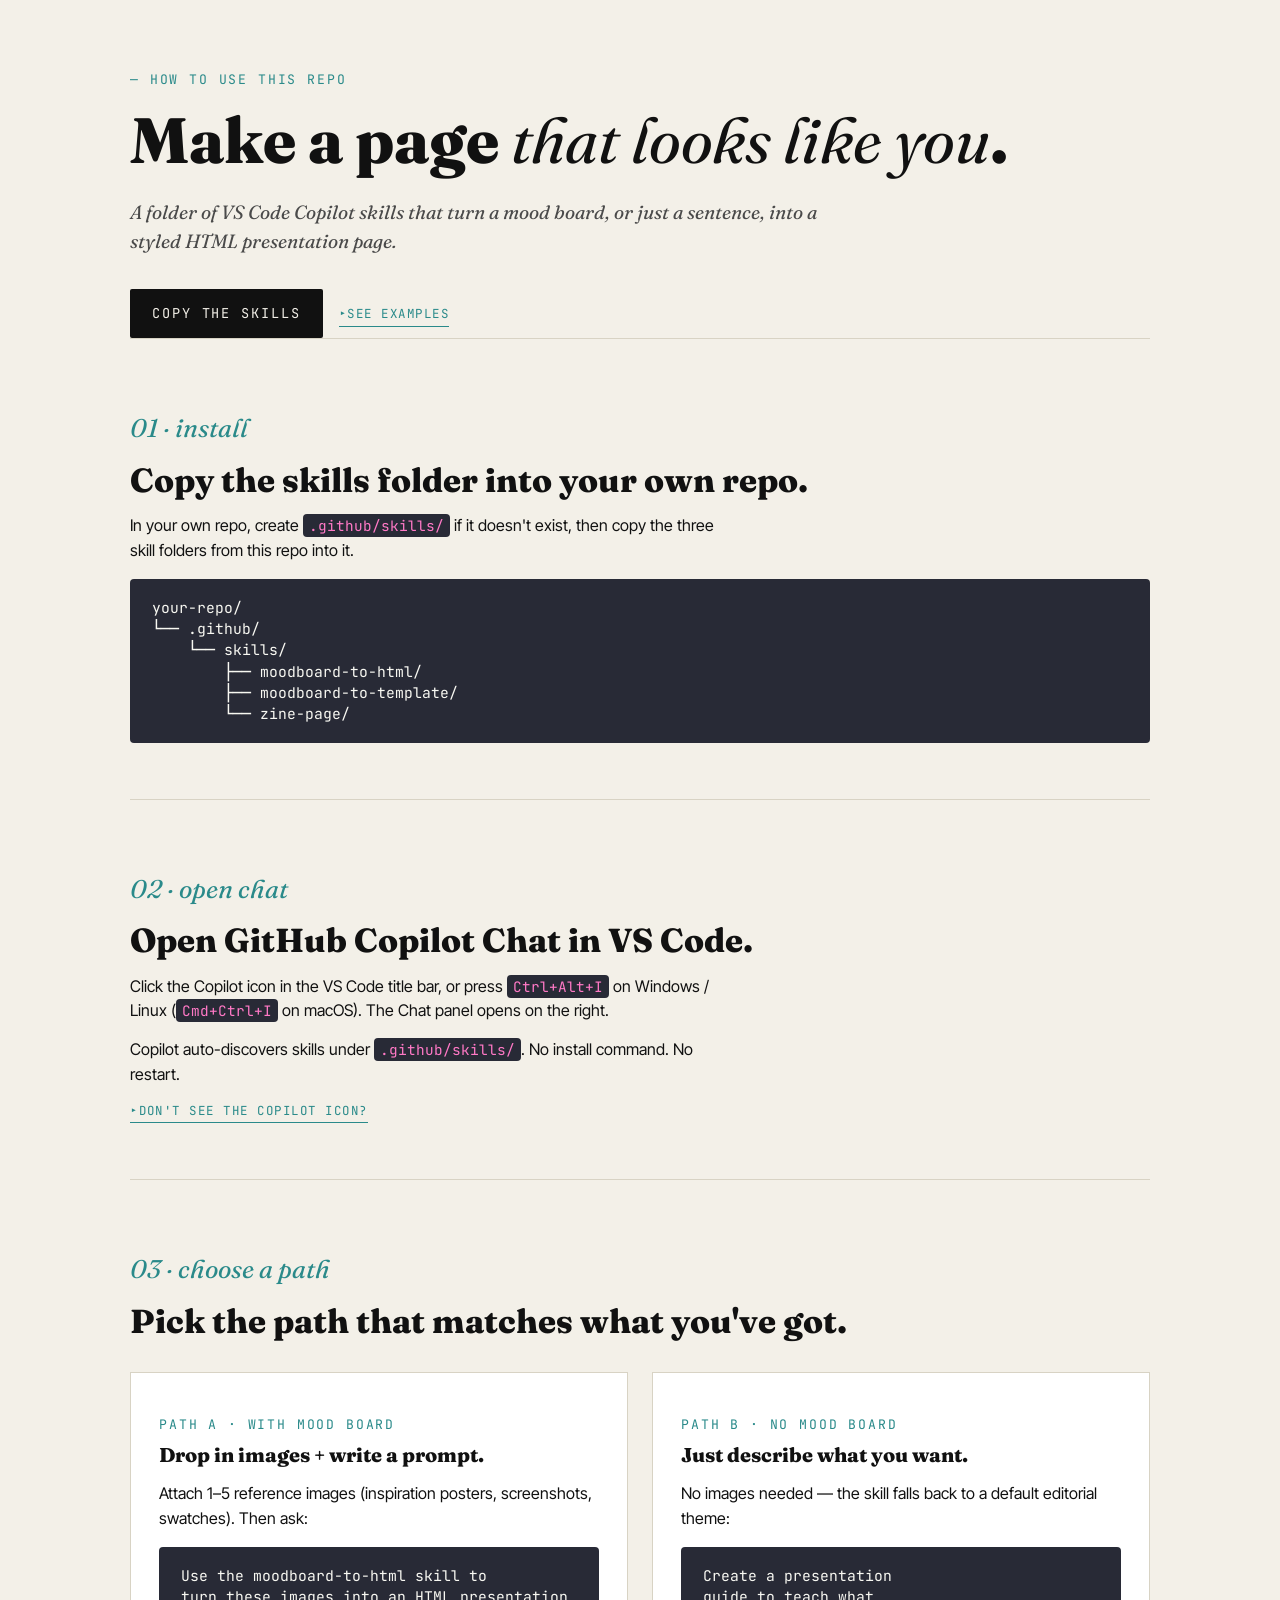
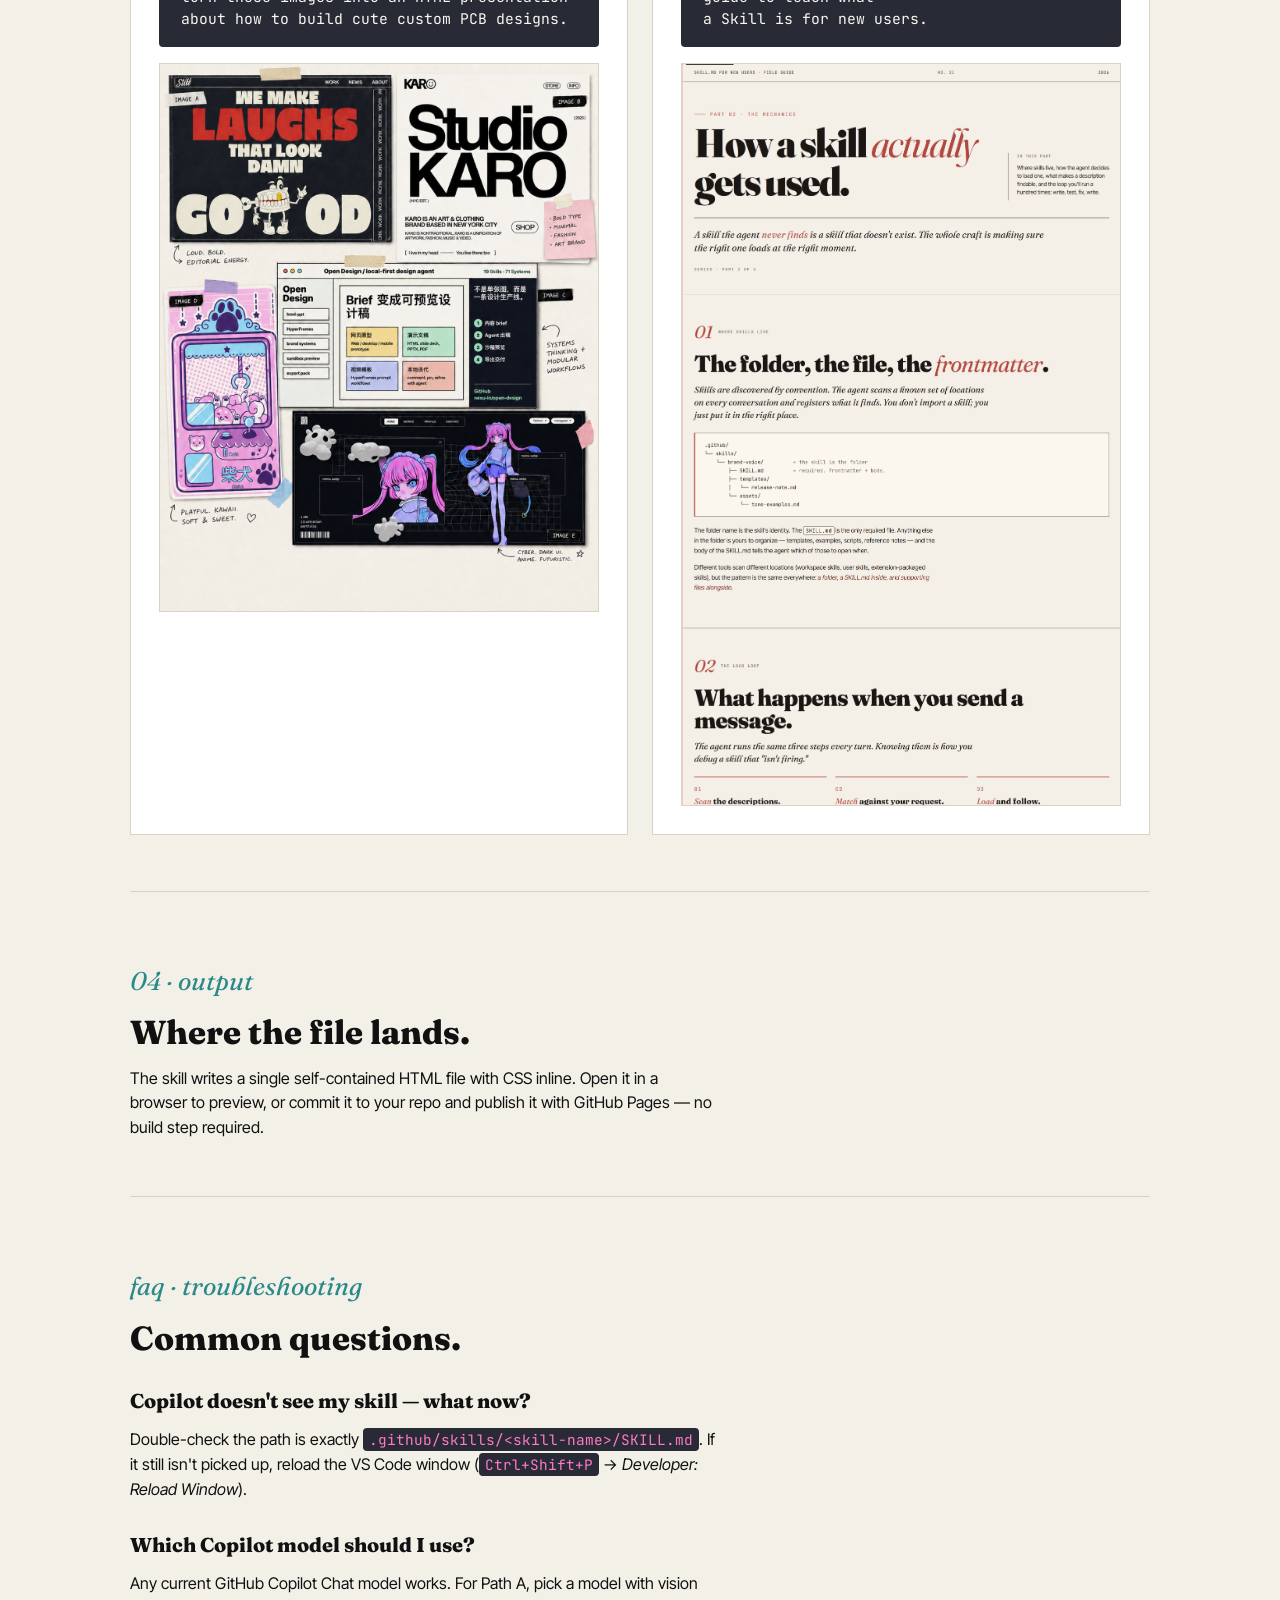
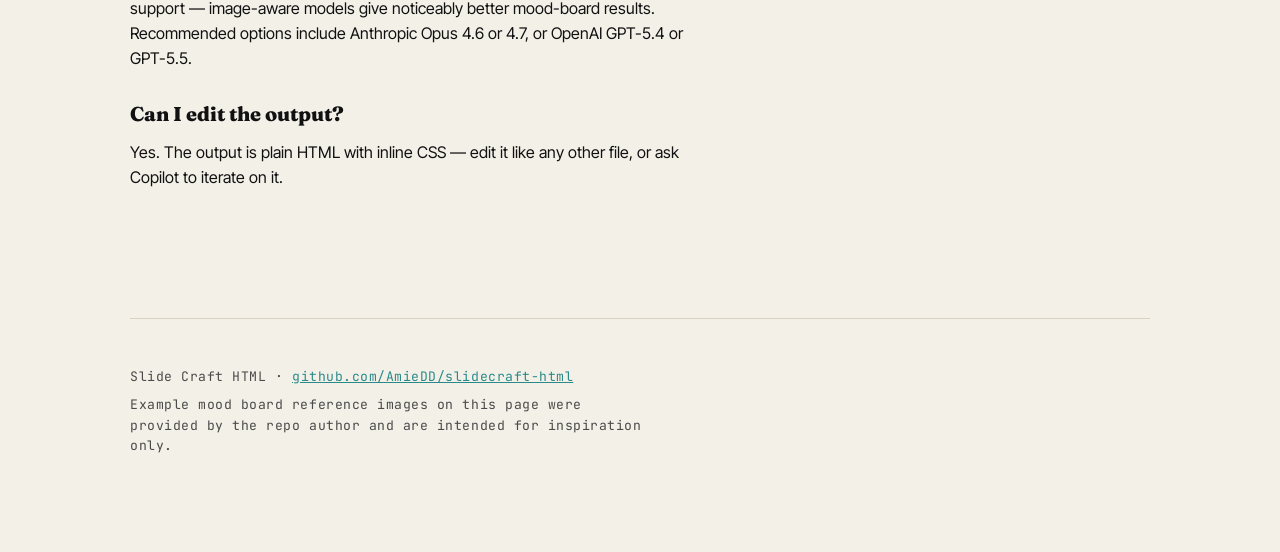
==== docs/index.html @ 9fc0dbf5 "style(docs): theme code surfaces with Dracula palette, index instruction created page for GitHub Pag" ====
<!DOCTYPE html>
<html lang="en">
<head>
  <meta charset="UTF-8">
  <meta name="viewport" content="width=device-width, initial-scale=1.0">
  <title>Slide Craft HTML · How to use this repo</title>
  <link rel="preconnect" href="https://fonts.googleapis.com">
  <link rel="preconnect" href="https://fonts.gstatic.com" crossorigin>
  <link href="https://fonts.googleapis.com/css2?family=Fraunces:ital,wght@0,400;0,800;1,400&family=Inter+Tight:wght@400;500;600&family=JetBrains+Mono:wght@400;700&display=swap" rel="stylesheet">
  <style>
    :root {
      --bg: #f3f0e8;
      --ink: #111111;
      --ink-soft: #4a4a4a;
      --accent: #2a8a8a;
      --rule: #d8d3c4;
      --serif: 'Fraunces', Georgia, serif;
      --sans: 'Inter Tight', system-ui, sans-serif;
      --mono: 'JetBrains Mono', ui-monospace, monospace;
      /* Dracula palette — code surfaces only */
      --dracula-bg: #282A36;
      --dracula-current-line: #44475A;
      --dracula-fg: #F8F8F2;
      --dracula-comment: #6272A4;
      --dracula-pink: #FF79C6;
      --dracula-cyan: #8BE9FD;
    }
    * { box-sizing: border-box; margin: 0; padding: 0; }
    body {
      background: var(--bg);
      color: var(--ink);
      font-family: var(--sans);
      line-height: 1.55;
      -webkit-font-smoothing: antialiased;
    }
    a { color: var(--accent); }
    .wrap { max-width: 1100px; margin: 0 auto; padding: 56px 40px; }
    h1 {
      font-family: var(--serif);
      font-weight: 800;
      font-size: clamp(2.4rem, 5vw, 4.4rem);
      line-height: 1.05;
      margin-top: 16px;
    }
    h1 em { font-style: italic; font-weight: 400; }
    h2 {
      font-family: var(--serif);
      font-weight: 800;
      font-size: clamp(1.6rem, 2.6vw, 2.2rem);
      line-height: 1.15;
      margin-top: 12px;
    }
    h3 {
      font-family: var(--serif);
      font-weight: 800;
      font-size: 1.25rem;
      line-height: 1.2;
      margin-top: 8px;
    }
    p { margin-top: 14px; max-width: 65ch; color: var(--ink); }
    p.hint {
      font-size: 0.9rem;
      color: var(--ink-soft);
      font-style: italic;
    }
    .eyebrow {
      font-family: var(--mono);
      color: var(--accent);
      font-size: 0.82rem;
      letter-spacing: 0.14em;
      text-transform: uppercase;
    }
    .lede {
      font-family: var(--serif);
      font-style: italic;
      font-size: 1.2rem;
      color: var(--ink-soft);
      max-width: 60ch;
      margin-top: 24px;
    }
    .step { padding: 56px 0; border-top: 1px solid var(--rule); }
    .step-num {
      font-family: var(--serif);
      font-style: italic;
      color: var(--accent);
      font-size: 1.6rem;
      margin-bottom: 8px;
    }
    pre, code {
      font-family: var(--mono);
      background: var(--dracula-bg);
      color: var(--dracula-fg);
      border-radius: 4px;
    }
    code { padding: 2px 6px; font-size: 0.9em; color: var(--dracula-pink); }
    pre {
      padding: 18px 22px;
      overflow-x: auto;
      margin-top: 16px;
      font-size: 0.92rem;
      line-height: 1.45;
    }
    pre code { background: transparent; padding: 0; color: var(--dracula-fg); }
    pre::selection, pre *::selection {
      background: var(--dracula-current-line);
      color: var(--dracula-fg);
    }
    .paths {
      display: grid;
      grid-template-columns: 1fr 1fr;
      gap: 24px;
      margin-top: 32px;
    }
    .path {
      border: 1px solid var(--rule);
      padding: 28px;
      background: #fff;
      min-width: 0;
    }
    .path img {
      width: 100%;
      height: auto;
      display: block;
      margin-top: 16px;
      border: 1px solid var(--rule);
    }
    .hint-img {
      display: block;
      max-width: 380px;
      width: 100%;
      height: auto;
      margin-top: 12px;
      border: 1px solid var(--rule);
      border-radius: 4px;
    }
    .hint-toggle {
      margin-top: 10px;
    }
    .hint-toggle > summary {
      display: inline-block;
      list-style: none;
      cursor: pointer;
      font-family: var(--mono);
      font-size: 0.78rem;
      letter-spacing: 0.12em;
      text-transform: uppercase;
      color: var(--accent);
      border-bottom: 1px solid var(--accent);
      padding: 2px 0;
    }
    .hint-toggle > summary::-webkit-details-marker { display: none; }
    .hint-toggle > summary::before {
      content: "▸ ";
      display: inline-block;
      transition: transform 120ms ease;
    }
    .hint-toggle[open] > summary::before {
      content: "▾ ";
    }
    .hint-toggle[open] > .hint-img {
      margin-top: 12px;
    }
    .examples-toggle { margin: 0; }
    .examples-toggle > .examples-list {
      list-style: none;
      padding: 12px 0 0;
      margin: 0;
      display: grid;
      gap: 10px;
      max-width: 480px;
    }
    .examples-list li {
      display: grid;
      gap: 2px;
      padding: 10px 14px;
      border: 1px solid var(--rule);
      background: #fff;
    }
    .examples-list a {
      font-family: var(--mono);
      font-size: 0.82rem;
      letter-spacing: 0.12em;
      text-transform: uppercase;
      text-decoration: none;
      color: var(--accent);
    }
    .examples-list span {
      font-size: 0.88rem;
      color: var(--ink-soft);
    }
    .cta-row {
      display: flex;
      flex-wrap: wrap;
      gap: 16px;
      margin-top: 32px;
      align-items: center;
    }
    .cta-primary,
    .cta-secondary {
      font-family: var(--mono);
      font-size: 0.85rem;
      letter-spacing: 0.14em;
      text-transform: uppercase;
      text-decoration: none;
      display: inline-block;
    }
    .cta-primary {
      background: var(--ink);
      color: var(--bg);
      padding: 14px 22px;
      border-radius: 2px;
    }
    .cta-primary:hover { background: var(--accent); }
    .cta-secondary {
      color: var(--accent);
      border-bottom: 1px solid var(--accent);
      padding: 4px 2px;
    }
    .faq h3 { margin-top: 32px; }
    footer {
      margin-top: 72px;
      padding: 40px 0;
      border-top: 1px solid var(--rule);
      font-family: var(--mono);
      font-size: 0.82rem;
      color: var(--ink-soft);
      letter-spacing: 0.04em;
    }
    footer p { margin-top: 8px; color: var(--ink-soft); }
    footer a { color: var(--accent); }
    @media (max-width: 760px) {
      .wrap { padding: 40px 22px; }
      .paths { grid-template-columns: 1fr; }
      .cta-row { flex-direction: column; align-items: flex-start; }
    }
  </style>
</head>
<body>
  <main class="wrap">
    <p class="eyebrow">— How to use this repo</p>
    <h1>Make a page <em>that looks like you</em>.</h1>
    <p class="lede">A folder of VS Code Copilot skills that turn a mood board, or just a sentence, into a styled HTML presentation page.</p>
    <div class="cta-row">
      <a class="cta-primary" href="https://github.com/AmieDD/slidecraft-html/tree/main/.github/skills">Copy the skills</a>
      <details class="hint-toggle examples-toggle">
        <summary>See examples</summary>
        <ul class="examples-list">
          <li>
            <a href="../example-generated-html/skill-md-part-1.html">Default layout &amp; font</a>
            <span>Editorial theme used when no mood board is supplied.</span>
          </li>
          <li>
            <a href="../example-generated-html/skill-md-for-new-users.html">From a moodboard</a>
            <span>Look and feel extracted from reference images.</span>
          </li>
        </ul>
      </details>
    </div>

    <section class="step" id="install">
      <p class="step-num">01 · install</p>
      <h2>Copy the skills folder into your own repo.</h2>
      <p>In your own repo, create <code>.github/skills/</code> if it doesn't exist, then copy the three skill folders from this repo into it.</p>
      <pre>your-repo/
└── .github/
    └── skills/
        ├── moodboard-to-html/
        ├── moodboard-to-template/
        └── zine-page/</pre>
    </section>

    <section class="step">
      <p class="step-num">02 · open chat</p>
      <h2>Open GitHub Copilot Chat in VS Code.</h2>
      <p>Click the Copilot icon in the VS Code title bar, or press <code>Ctrl+Alt+I</code> on Windows / Linux (<code>Cmd+Ctrl+I</code> on macOS). The Chat panel opens on the right.</p>
      <p>Copilot auto-discovers skills under <code>.github/skills/</code>. No install command. No restart.</p>
      <details class="hint-toggle">
        <summary>Don't see the Copilot Icon?</summary>
        <p class="hint">If you don't see a Copilot icon, install the GitHub Copilot Chat extension from the Extensions view first.</p>
        <img class="hint-img" src="./assets/github-copilot-extension.png" alt="GitHub Copilot Chat extension card in the VS Code Extensions view, showing the GitHub Copilot Chat name, description, and Verified GitHub publisher badge.">
      </details>
    </section>

    <section class="step">
      <p class="step-num">03 · choose a path</p>
      <h2>Pick the path that matches what you've got.</h2>
      <div class="paths">
        <article class="path">
          <p class="eyebrow">Path A · with mood board</p>
          <h3>Drop in images + write a prompt.</h3>
          <p>Attach 1–5 reference images (inspiration posters, screenshots, swatches). Then ask:</p>
          <pre>Use the moodboard-to-html skill to
turn these images into an HTML presentation
about how to build cute custom PCB designs.</pre>
          <img src="./assets/moodboard-example.png" alt="Mood board collage example — bold editorial, kawaii, and cyber references">
        </article>
        <article class="path">
          <p class="eyebrow">Path B · no mood board</p>
          <h3>Just describe what you want.</h3>
          <p>No images needed — the skill falls back to a default editorial theme:</p>
          <pre>Create a presentation
guide to teach what
a Skill is for new users.</pre>
          <img src="./assets/default-theme-example.png" alt="Default editorial theme example — warm paper, serif headlines, teal accent">
        </article>
      </div>
    </section>

    <section class="step">
      <p class="step-num">04 · output</p>
      <h2>Where the file lands.</h2>
      <p>The skill writes a single self-contained HTML file with CSS inline. Open it in a browser to preview, or commit it to your repo and publish it with GitHub Pages — no build step required.</p>
    </section>

    <section class="step faq">
      <p class="step-num">faq · troubleshooting</p>
      <h2>Common questions.</h2>
      <h3>Copilot doesn't see my skill — what now?</h3>
      <p>Double-check the path is exactly <code>.github/skills/&lt;skill-name&gt;/SKILL.md</code>. If it still isn't picked up, reload the VS Code window (<code>Ctrl+Shift+P</code> → <em>Developer: Reload Window</em>).</p>
      <h3>Which Copilot model should I use?</h3>
      <p>Any current GitHub Copilot Chat model works. For Path A, pick a model with vision support — image-aware models give noticeably better mood-board results. Recommended options include Anthropic Opus 4.6 or 4.7, or OpenAI GPT-5.4 or GPT-5.5.</p>
      <h3>Can I edit the output?</h3>
      <p>Yes. The output is plain HTML with inline CSS — edit it like any other file, or ask Copilot to iterate on it.</p>
    </section>

    <footer>
      <p>Slide Craft HTML · <a href="https://github.com/AmieDD/slidecraft-html">github.com/AmieDD/slidecraft-html</a></p>
      <p>Example mood board reference images on this page were provided by the repo author and are intended for inspiration only.</p>
    </footer>
  </main>
</body>
</html>
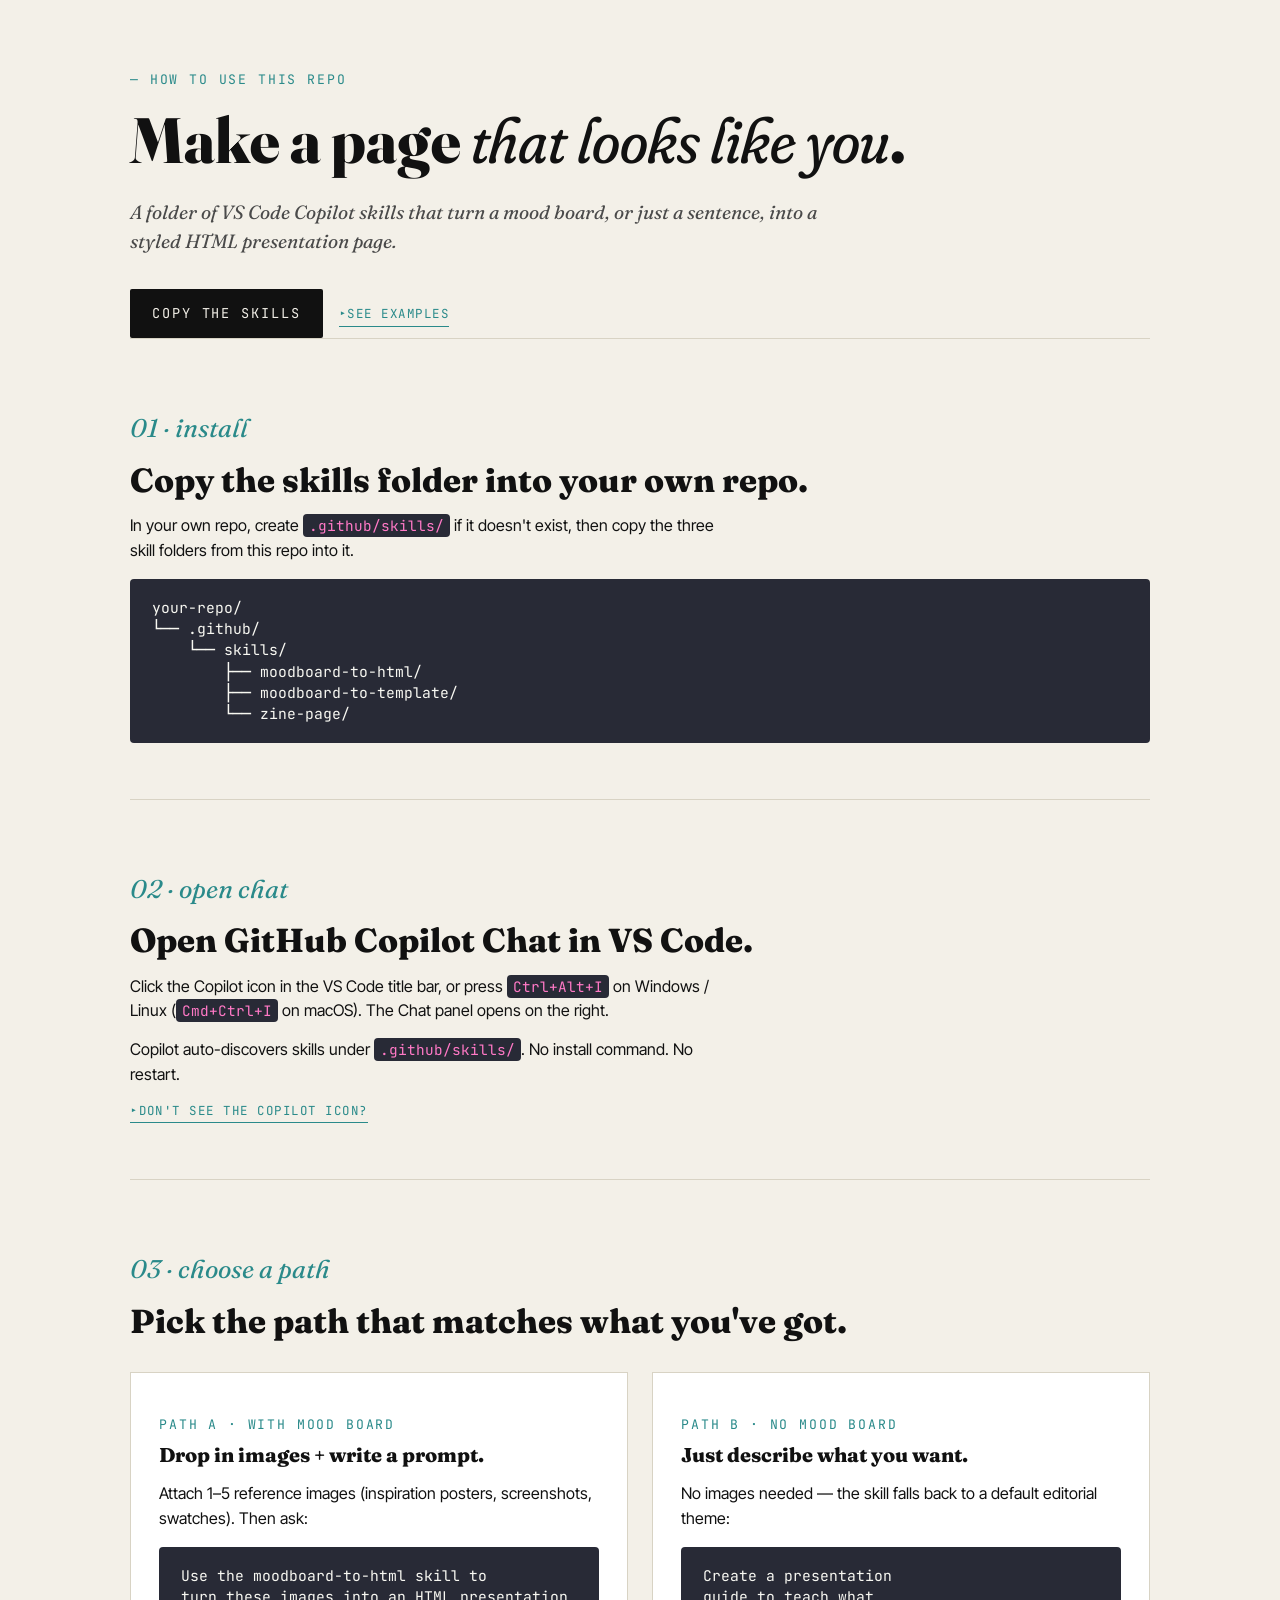
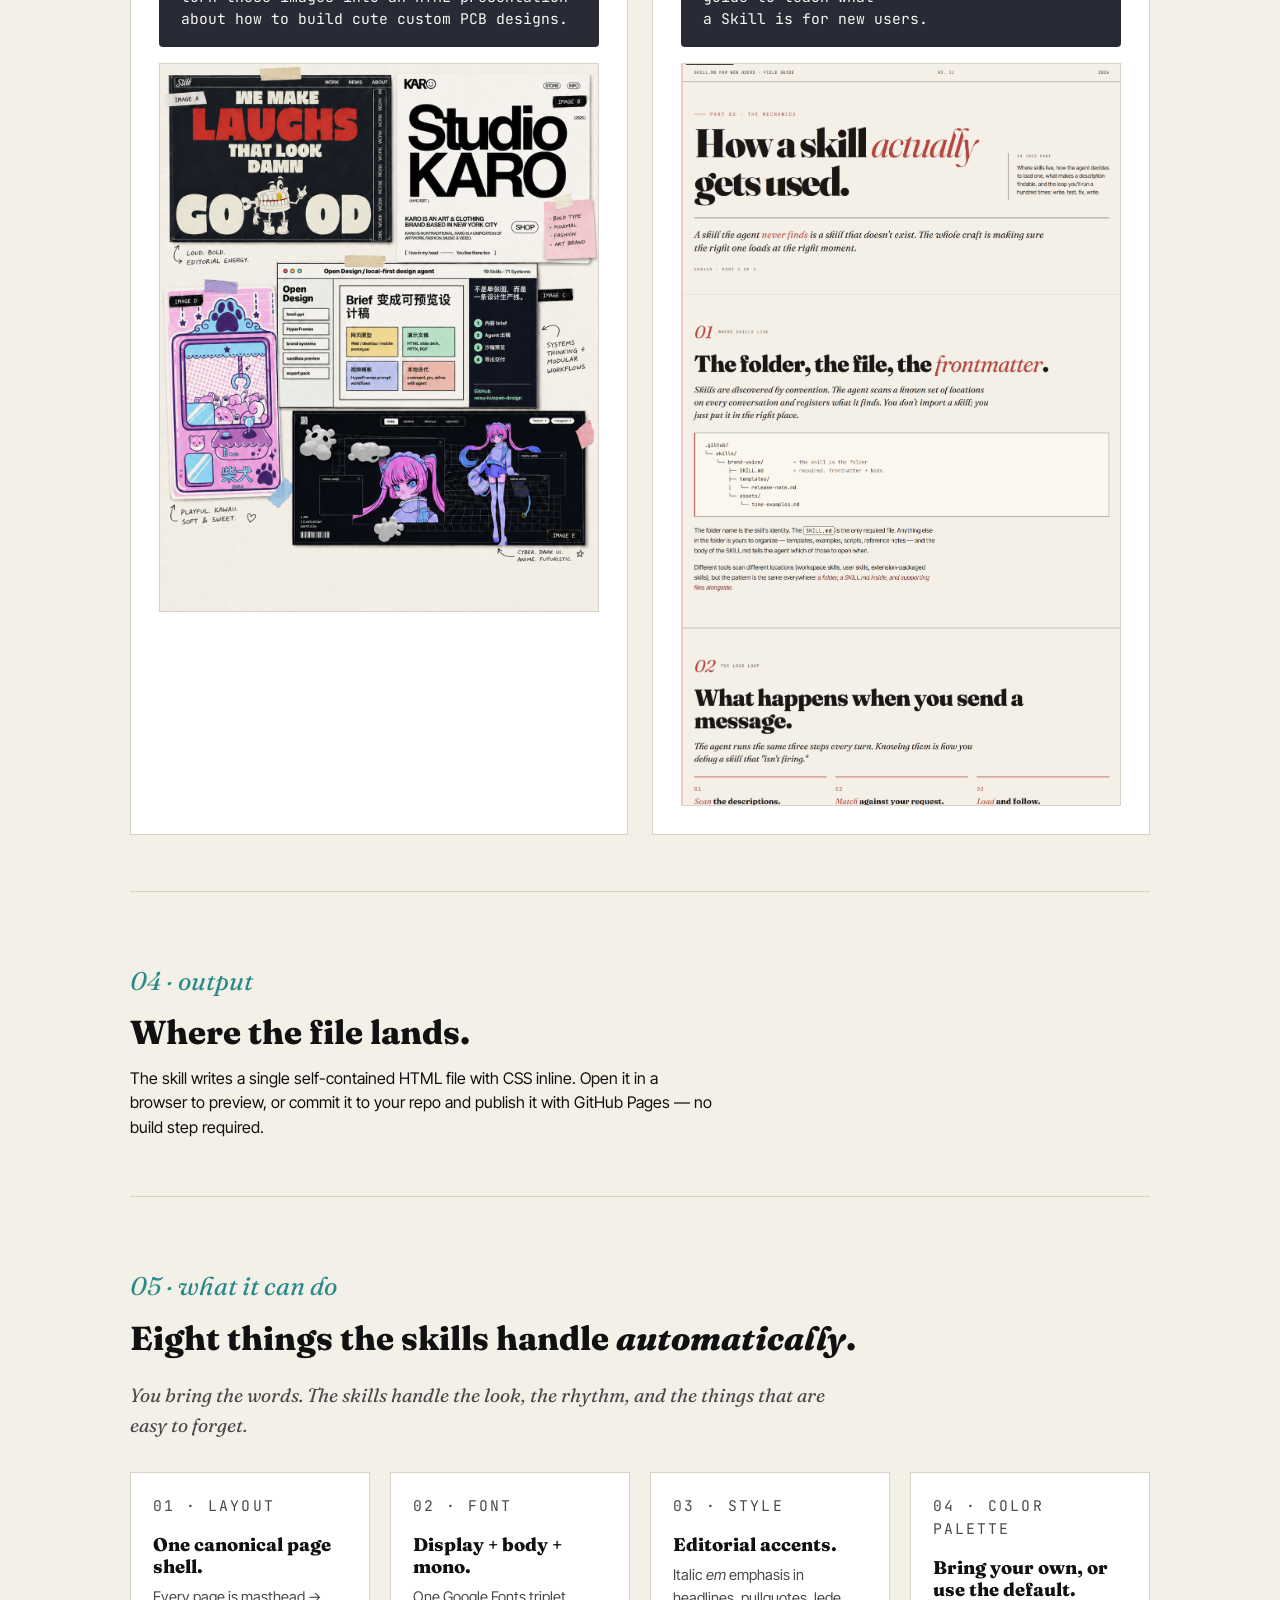
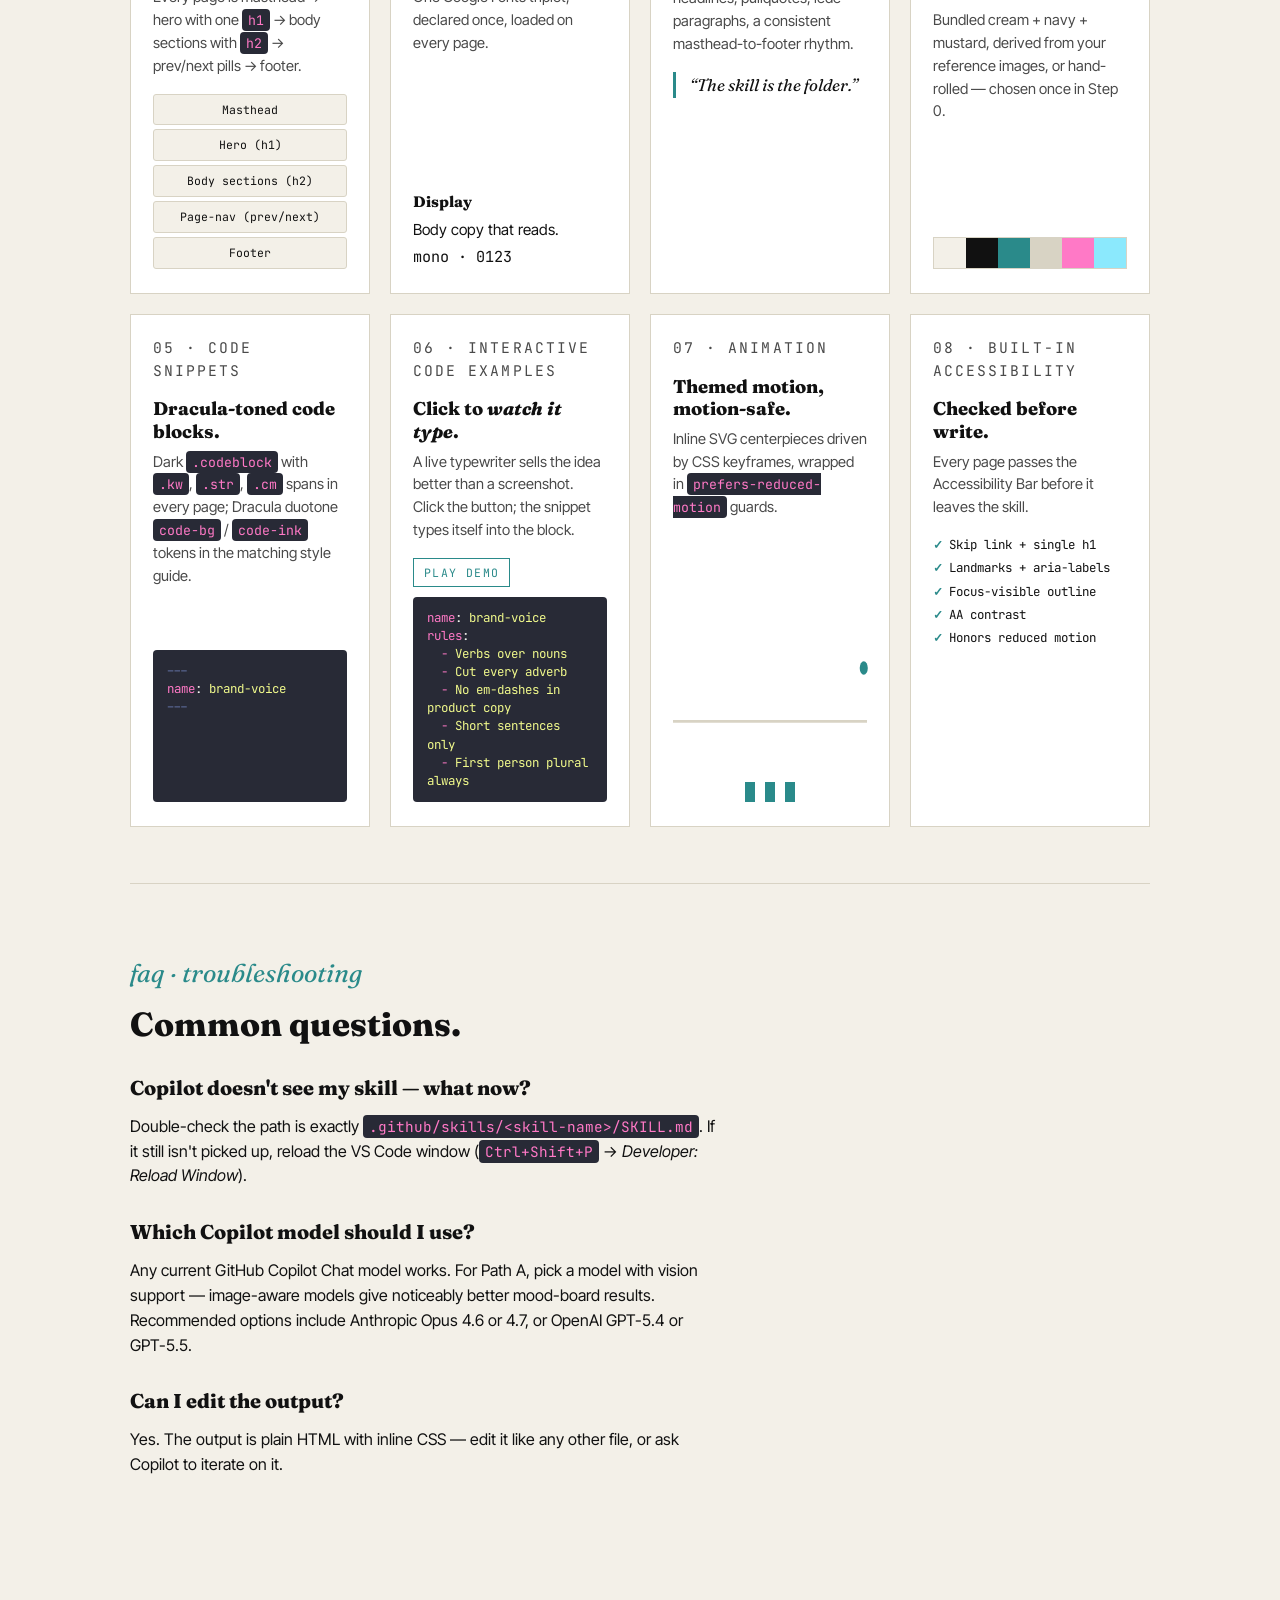
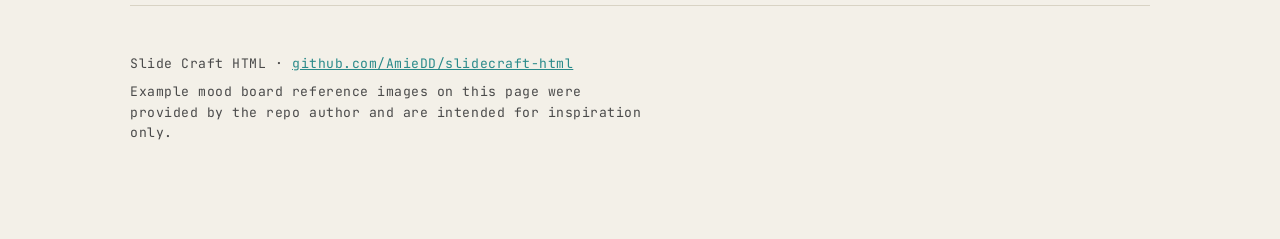
==== commit fd964d5d: "Update google font performance mode decision" ====
--- a/docs/index.html
+++ b/docs/index.html
@@ -6,7 +6,7 @@
   <title>Slide Craft HTML · How to use this repo</title>
   <link rel="preconnect" href="https://fonts.googleapis.com">
   <link rel="preconnect" href="https://fonts.gstatic.com" crossorigin>
-  <link href="https://fonts.googleapis.com/css2?family=Fraunces:ital,wght@0,400;0,800;1,400&family=Inter+Tight:wght@400;500;600&family=JetBrains+Mono:wght@400;700&display=swap" rel="stylesheet">
+  <link href="https://fonts.googleapis.com/css2?family=Fraunces:ital,opsz,wght,SOFT@0,9..144,400,0..100;0,9..144,800,0..100;1,9..144,400,0..100&family=Inter+Tight:wght@400;500;600&family=JetBrains+Mono:wght@400;700&display=swap" rel="stylesheet">
   <style>
     :root {
       --bg: #f3f0e8;
@@ -41,8 +41,13 @@
       font-size: clamp(2.4rem, 5vw, 4.4rem);
       line-height: 1.05;
       margin-top: 16px;
-    }
-    h1 em { font-style: italic; font-weight: 400; }
+      font-variation-settings: "opsz" 144;
+    }
+    h1 em {
+      font-style: italic;
+      font-weight: 400;
+      font-variation-settings: "opsz" 144, "SOFT" 100;
+    }
     h2 {
       font-family: var(--serif);
       font-weight: 800;
@@ -228,6 +233,239 @@
     }
     footer p { margin-top: 8px; color: var(--ink-soft); }
     footer a { color: var(--accent); }
+    /* Capability grid */
+    .cap-grid {
+      display: grid;
+      grid-template-columns: repeat(4, 1fr);
+      gap: 20px;
+      margin-top: 32px;
+    }
+    .cap {
+      border: 1px solid var(--rule);
+      background: #fff;
+      padding: 22px 22px 24px;
+      display: flex;
+      flex-direction: column;
+      min-width: 0;
+    }
+    .cap-eyebrow {
+      font-family: var(--mono);
+      color: var(--accent);
+      font-size: 0.72rem;
+      letter-spacing: 0.14em;
+      text-transform: uppercase;
+      margin: 0 0 10px;
+    }
+    .cap h3 {
+      font-family: var(--serif);
+      font-weight: 800;
+      font-size: 1.15rem;
+      line-height: 1.2;
+      margin: 0 0 8px;
+    }
+    .cap p {
+      font-size: 0.92rem;
+      color: var(--ink-soft);
+      margin: 0 0 16px;
+      max-width: none;
+    }
+    .cap-preview { margin-top: auto; }
+    /* Per-capability preview styles */
+    .cap-archetypes { display: flex; flex-wrap: wrap; gap: 6px; }
+    .cap-archetypes span {
+      font-family: var(--mono);
+      font-size: 0.72rem;
+      letter-spacing: 0.08em;
+      padding: 4px 8px;
+      background: var(--bg);
+      border: 1px solid var(--rule);
+    }
+    .cap-shell {
+      display: flex;
+      flex-direction: column;
+      gap: 4px;
+      padding: 0;
+      margin: 0;
+      list-style: none;
+      font-family: var(--mono);
+      font-size: 0.72rem;
+    }
+    .cap-shell li {
+      padding: 6px 8px;
+      border: 1px solid var(--rule);
+      border-radius: 3px;
+      text-align: center;
+      background: var(--bg);
+    }
+    .cap-type { display: grid; gap: 4px; }
+    .cap-type span { font-size: 0.95rem; color: var(--ink); }
+    .cap-pullquote {
+      font-family: var(--serif);
+      font-style: italic;
+      font-size: 1.05rem;
+      color: var(--ink);
+      border-left: 3px solid var(--accent);
+      padding-left: 14px;
+      margin: 0;
+    }
+    .cap-swatches {
+      display: grid;
+      grid-template-columns: repeat(6, 1fr);
+      gap: 0;
+      height: 32px;
+      border: 1px solid var(--rule);
+    }
+    .cap-swatches span { display: block; }
+    .cap-code {
+      margin-top: auto;
+      font-size: 0.78rem;
+      padding: 12px 14px;
+      line-height: 1.45;
+      white-space: pre-wrap;
+      word-break: break-word;
+      min-height: 9.5rem;
+      overflow: hidden;
+    }
+    .cap-code.is-typing::after {
+      content: "▌";
+      display: inline-block;
+      color: var(--dracula-fg);
+      margin-left: 1px;
+      animation: cap-caret-blink 1s steps(2, end) infinite;
+    }
+    @keyframes cap-caret-blink {
+      to { visibility: hidden; }
+    }
+    .cap-code .kw { color: #ff79c6; }
+    .cap-code .str { color: #f1fa8c; }
+    .cap-code .cm { color: #6272a4; }
+    .cap-actions {
+      display: flex;
+      align-items: center;
+      gap: 12px;
+      margin: 0 0 10px;
+    }
+    .cap-copy {
+      font-family: var(--mono);
+      font-size: 0.72rem;
+      letter-spacing: 0.12em;
+      text-transform: uppercase;
+      color: var(--accent);
+      background: #fff;
+      border: 1px solid var(--accent);
+      padding: 6px 10px;
+      cursor: pointer;
+      transition: background 120ms ease, color 120ms ease;
+    }
+    .cap-copy:hover,
+    .cap-copy:focus-visible {
+      background: var(--accent);
+      color: #fff;
+      outline: none;
+    }
+    .cap-copy:focus-visible {
+      box-shadow: 0 0 0 3px rgba(42, 138, 138, 0.35);
+    }
+    .cap-copy-status {
+      font-family: var(--mono);
+      font-size: 0.72rem;
+      letter-spacing: 0.1em;
+      color: var(--ink-soft);
+    }
+    .cap-tabs { display: flex; gap: 0; border: 1px solid var(--rule); }
+    .cap-tabs button {
+      flex: 1;
+      font-family: var(--mono);
+      font-size: 0.72rem;
+      letter-spacing: 0.1em;
+      text-transform: uppercase;
+      padding: 8px 10px;
+      background: #fff;
+      border: 0;
+      border-right: 1px solid var(--rule);
+      cursor: default;
+      color: var(--ink-soft);
+    }
+    .cap-tabs button:last-child { border-right: 0; }
+    .cap-tabs button[aria-selected="true"] {
+      background: var(--ink);
+      color: var(--bg);
+    }
+    .cap-motion { display: flex; flex-direction: column; gap: 14px; align-items: stretch; }
+    .cap-bars { display: flex; gap: 10px; align-items: flex-end; justify-content: center; height: 56px; }
+    .cap-bars span {
+      display: block;
+      width: 10px; height: 20px;
+      background: var(--accent);
+      animation: cap-bounce 1.4s ease-in-out infinite;
+    }
+    .cap-bars span:nth-child(2) { animation-delay: 0.15s; }
+    .cap-bars span:nth-child(3) { animation-delay: 0.3s; }
+    .cap-line { width: 100%; height: 96px; overflow: visible; }
+    .cap-line-axis { stroke: var(--rule); stroke-width: 1; }
+    .cap-line-path {
+      fill: none;
+      stroke: var(--accent);
+      stroke-width: 2;
+      stroke-linecap: round;
+      stroke-linejoin: round;
+      stroke-dasharray: 160;
+      stroke-dashoffset: 160;
+      animation: cap-line-draw 2.8s ease-in-out infinite;
+    }
+    .cap-line-dot {
+      fill: var(--accent);
+      transform-box: fill-box;
+      transform-origin: center;
+      animation: cap-line-pulse 2.8s ease-in-out infinite;
+    }
+    @keyframes cap-bounce {
+      0%, 100% { transform: translateY(0); height: 20px; }
+      50%      { transform: translateY(-6px); height: 28px; }
+    }
+    @keyframes cap-line-draw {
+      0%       { stroke-dashoffset: 160; }
+      55%, 90% { stroke-dashoffset: 0; }
+      100%     { stroke-dashoffset: 160; }
+    }
+    @keyframes cap-line-pulse {
+      0%, 50% { opacity: 0; transform: scale(0.6); }
+      60%     { opacity: 1; transform: scale(1.4); }
+      75%     { opacity: 1; transform: scale(1); }
+      90%     { opacity: 1; transform: scale(1); }
+      100%    { opacity: 0; transform: scale(0.6); }
+    }
+    @media (prefers-reduced-motion: reduce) {
+      .cap-bars span,
+      .cap-line-path,
+      .cap-line-dot { animation: none; }
+      .cap-line-path { stroke-dashoffset: 0; }
+      .cap-code.is-typing::after { animation: none; visibility: hidden; }
+    }
+    .cap-list {
+      list-style: none;
+      padding: 0; margin: 0;
+      display: grid; gap: 4px;
+    }
+    .cap-list li {
+      font-family: var(--mono);
+      font-size: 0.78rem;
+      color: var(--ink);
+      padding-left: 16px;
+      position: relative;
+    }
+    .cap-list li::before {
+      content: "✓";
+      color: var(--accent);
+      position: absolute; left: 0;
+      font-weight: 700;
+    }
+    @media (max-width: 1020px) {
+      .cap-grid { grid-template-columns: repeat(2, 1fr); }
+    }
+    @media (max-width: 540px) {
+      .cap-grid { grid-template-columns: 1fr; }
+    }
     @media (max-width: 760px) {
       .wrap { padding: 40px 22px; }
       .paths { grid-template-columns: 1fr; }
@@ -246,11 +484,11 @@
         <summary>See examples</summary>
         <ul class="examples-list">
           <li>
-            <a href="../example-generated-html/skill-md-part-1.html">Default layout &amp; font</a>
+            <a href="examples/skill-md-part-1.html">Default layout &amp; font</a>
             <span>Editorial theme used when no mood board is supplied.</span>
           </li>
           <li>
-            <a href="../example-generated-html/skill-md-for-new-users.html">From a moodboard</a>
+            <a href="examples/skill-md-for-new-users.html">From a moodboard</a>
             <span>Look and feel extracted from reference images.</span>
           </li>
         </ul>
@@ -312,6 +550,129 @@
       <p>The skill writes a single self-contained HTML file with CSS inline. Open it in a browser to preview, or commit it to your repo and publish it with GitHub Pages — no build step required.</p>
     </section>
 
+    <section class="step" id="capabilities">
+      <p class="step-num">05 · what it can do</p>
+      <h2>Eight things the skills handle <em>automatically</em>.</h2>
+      <p class="lede">You bring the words. The skills handle the look, the rhythm, and the things that are easy to forget.</p>
+
+      <div class="cap-grid">
+
+        <article class="cap">
+          <p class="cap-eyebrow">01 · layout</p>
+          <h3>One canonical page shell.</h3>
+          <p>Every page is masthead → hero with one <code>h1</code> → body sections with <code>h2</code> → prev/next pills → footer.</p>
+          <ol class="cap-preview cap-shell" aria-hidden="true">
+            <li>Masthead</li>
+            <li>Hero (h1)</li>
+            <li>Body sections (h2)</li>
+            <li>Page-nav (prev/next)</li>
+            <li>Footer</li>
+          </ol>
+        </article>
+
+        <article class="cap">
+          <p class="cap-eyebrow">02 · font</p>
+          <h3>Display + body + mono.</h3>
+          <p>One Google Fonts triplet, declared once, loaded on every page.</p>
+          <div class="cap-preview cap-type">
+            <span style="font-family: var(--serif); font-weight: 800;">Display</span>
+            <span style="font-family: var(--sans);">Body copy that reads.</span>
+            <span style="font-family: var(--mono);">mono · 0123</span>
+          </div>
+        </article>
+
+        <article class="cap">
+          <p class="cap-eyebrow">03 · style</p>
+          <h3>Editorial accents.</h3>
+          <p>Italic <em>em</em> emphasis in headlines, pullquotes, lede paragraphs, a consistent masthead-to-footer rhythm.</p>
+          <blockquote class="cap-preview cap-pullquote">“The skill is the folder.”</blockquote>
+        </article>
+
+        <article class="cap">
+          <p class="cap-eyebrow">04 · color palette</p>
+          <h3>Bring your own, or use the default.</h3>
+          <p>Bundled cream + navy + mustard, derived from your reference images, or hand-rolled — chosen once in Step 0.</p>
+          <div class="cap-preview cap-swatches" aria-hidden="true">
+            <span style="background:#f3f0e8;"></span>
+            <span style="background:#111111;"></span>
+            <span style="background:#2a8a8a;"></span>
+            <span style="background:#d8d3c4;"></span>
+            <span style="background:#FF79C6;"></span>
+            <span style="background:#8BE9FD;"></span>
+          </div>
+        </article>
+
+        <article class="cap">
+          <p class="cap-eyebrow">05 · code snippets</p>
+          <h3>Dracula-toned code blocks.</h3>
+          <p>Dark <code>.codeblock</code> with <code>.kw</code>, <code>.str</code>, <code>.cm</code> spans in every page; Dracula duotone <code>code-bg</code> / <code>code-ink</code> tokens in the matching style guide.</p>
+          <pre class="cap-preview cap-code"><span class="cm">---</span>
+<span class="kw">name</span>: <span class="str">brand-voice</span>
+<span class="cm">---</span></pre>
+        </article>
+
+        <article class="cap">
+          <p class="cap-eyebrow">06 · interactive code examples</p>
+          <h3>Click to <em>watch it type</em>.</h3>
+          <p>A live typewriter sells the idea better than a screenshot. Click the button; the snippet types itself into the block.</p>
+          <div class="cap-actions">
+            <button type="button" class="cap-copy" data-type-target="cap-06-code">
+              <span class="cap-copy-label">Play demo</span>
+            </button>
+            <span class="cap-copy-status" role="status" aria-live="polite"></span>
+          </div>
+          <pre id="cap-06-code"
+               class="cap-preview cap-code"
+               tabindex="0"
+               role="region"
+               aria-label="Code sample: yaml"
+               data-snippet="name: brand-voice
+rules:
+  - Verbs over nouns
+  - Cut every adverb
+  - No em-dashes in product copy
+  - Short sentences only
+  - First person plural always"><span class="kw">name</span>: <span class="str">brand-voice</span>
+<span class="kw">rules</span>:
+  <span class="kw">-</span> <span class="str">Verbs over nouns</span>
+  <span class="kw">-</span> <span class="str">Cut every adverb</span>
+  <span class="kw">-</span> <span class="str">No em-dashes in product copy</span>
+  <span class="kw">-</span> <span class="str">Short sentences only</span>
+  <span class="kw">-</span> <span class="str">First person plural always</span></pre>
+        </article>
+
+        <article class="cap">
+          <p class="cap-eyebrow">07 · animation</p>
+          <h3>Themed motion, motion-safe.</h3>
+          <p>Inline SVG centerpieces driven by CSS keyframes, wrapped in <code>prefers-reduced-motion</code> guards.</p>
+          <div class="cap-preview cap-motion" aria-hidden="true">
+            <svg class="cap-line" viewBox="0 0 120 36" preserveAspectRatio="none" role="img" focusable="false">
+              <line class="cap-line-axis" x1="0" y1="32" x2="120" y2="32" />
+              <polyline class="cap-line-path" points="2,28 22,22 42,26 62,14 82,18 102,8 118,12" />
+              <circle class="cap-line-dot" cx="118" cy="12" r="2.5" />
+            </svg>
+            <div class="cap-bars">
+              <span></span><span></span><span></span>
+            </div>
+          </div>
+        </article>
+
+        <article class="cap">
+          <p class="cap-eyebrow">08 · built-in accessibility</p>
+          <h3>Checked before write.</h3>
+          <p>Every page passes the Accessibility Bar before it leaves the skill.</p>
+          <ul class="cap-preview cap-list">
+            <li>Skip link + single h1</li>
+            <li>Landmarks + aria-labels</li>
+            <li>Focus-visible outline</li>
+            <li>AA contrast</li>
+            <li>Honors reduced motion</li>
+          </ul>
+        </article>
+
+      </div>
+    </section>
+
     <section class="step faq">
       <p class="step-num">faq · troubleshooting</p>
       <h2>Common questions.</h2>
@@ -328,5 +689,94 @@
       <p>Example mood board reference images on this page were provided by the repo author and are intended for inspiration only.</p>
     </footer>
   </main>
+  <script>
+    (function () {
+      var prefersReduced = window.matchMedia &&
+        window.matchMedia('(prefers-reduced-motion: reduce)').matches;
+
+      function escapeHtml(s) {
+        return s.replace(/[&<>]/g, function (c) {
+          return { '&': '&amp;', '<': '&lt;', '>': '&gt;' }[c];
+        });
+      }
+
+      function tokenizeYaml(text) {
+        return text.split('\n').map(function (line) {
+          var tail = '';
+          var hash = line.indexOf('#');
+          if (hash !== -1) {
+            tail = '<span class="cm">' + escapeHtml(line.slice(hash)) + '</span>';
+            line = line.slice(0, hash);
+          }
+          var m = line.match(/^(\s*)-\s?(.*)$/);
+          if (m) {
+            return escapeHtml(m[1]) + '<span class="kw">-</span>' +
+                   (m[2] ? ' <span class="str">' + escapeHtml(m[2]) + '</span>' : '') + tail;
+          }
+          m = line.match(/^(\s*)([\w.\-]+)(:)(\s*)(.*)$/);
+          if (m) {
+            var val = m[5] ? '<span class="str">' + escapeHtml(m[5]) + '</span>' : '';
+            return escapeHtml(m[1]) + '<span class="kw">' + escapeHtml(m[2]) + '</span>' +
+                   m[3] + escapeHtml(m[4]) + val + tail;
+          }
+          return escapeHtml(line) + tail;
+        }).join('\n');
+      }
+
+      var buttons = document.querySelectorAll('.cap-copy[data-type-target]');
+      if (!buttons.length) return;
+
+      buttons.forEach(function (btn) {
+        var target = document.getElementById(btn.getAttribute('data-type-target'));
+        if (!target) return;
+        var card    = btn.closest('.cap');
+        var status  = card ? card.querySelector('.cap-copy-status') : null;
+        var label   = btn.querySelector('.cap-copy-label') || btn;
+        var snippet = target.getAttribute('data-snippet') || target.textContent;
+        var isCode  = target.classList.contains('cap-code');
+        var typing  = false;
+
+        function render(text) {
+          if (isCode) {
+            target.innerHTML = tokenizeYaml(text);
+          } else {
+            target.textContent = text;
+          }
+        }
+
+        render(snippet);
+
+        btn.addEventListener('click', function () {
+          if (typing) return;
+          typing = true;
+          label.textContent = 'Typing…';
+          if (status) status.textContent = '';
+
+          if (prefersReduced) {
+            render(snippet);
+            finish();
+            return;
+          }
+
+          render('');
+          target.classList.add('is-typing');
+          var i = 0;
+          (function tick() {
+            if (i >= snippet.length) { finish(); return; }
+            i++;
+            render(snippet.slice(0, i));
+            setTimeout(tick, 18);
+          })();
+
+          function finish() {
+            target.classList.remove('is-typing');
+            label.textContent = 'Play again';
+            if (status) status.textContent = 'Demo complete.';
+            typing = false;
+          }
+        });
+      });
+    })();
+  </script>
 </body>
 </html>
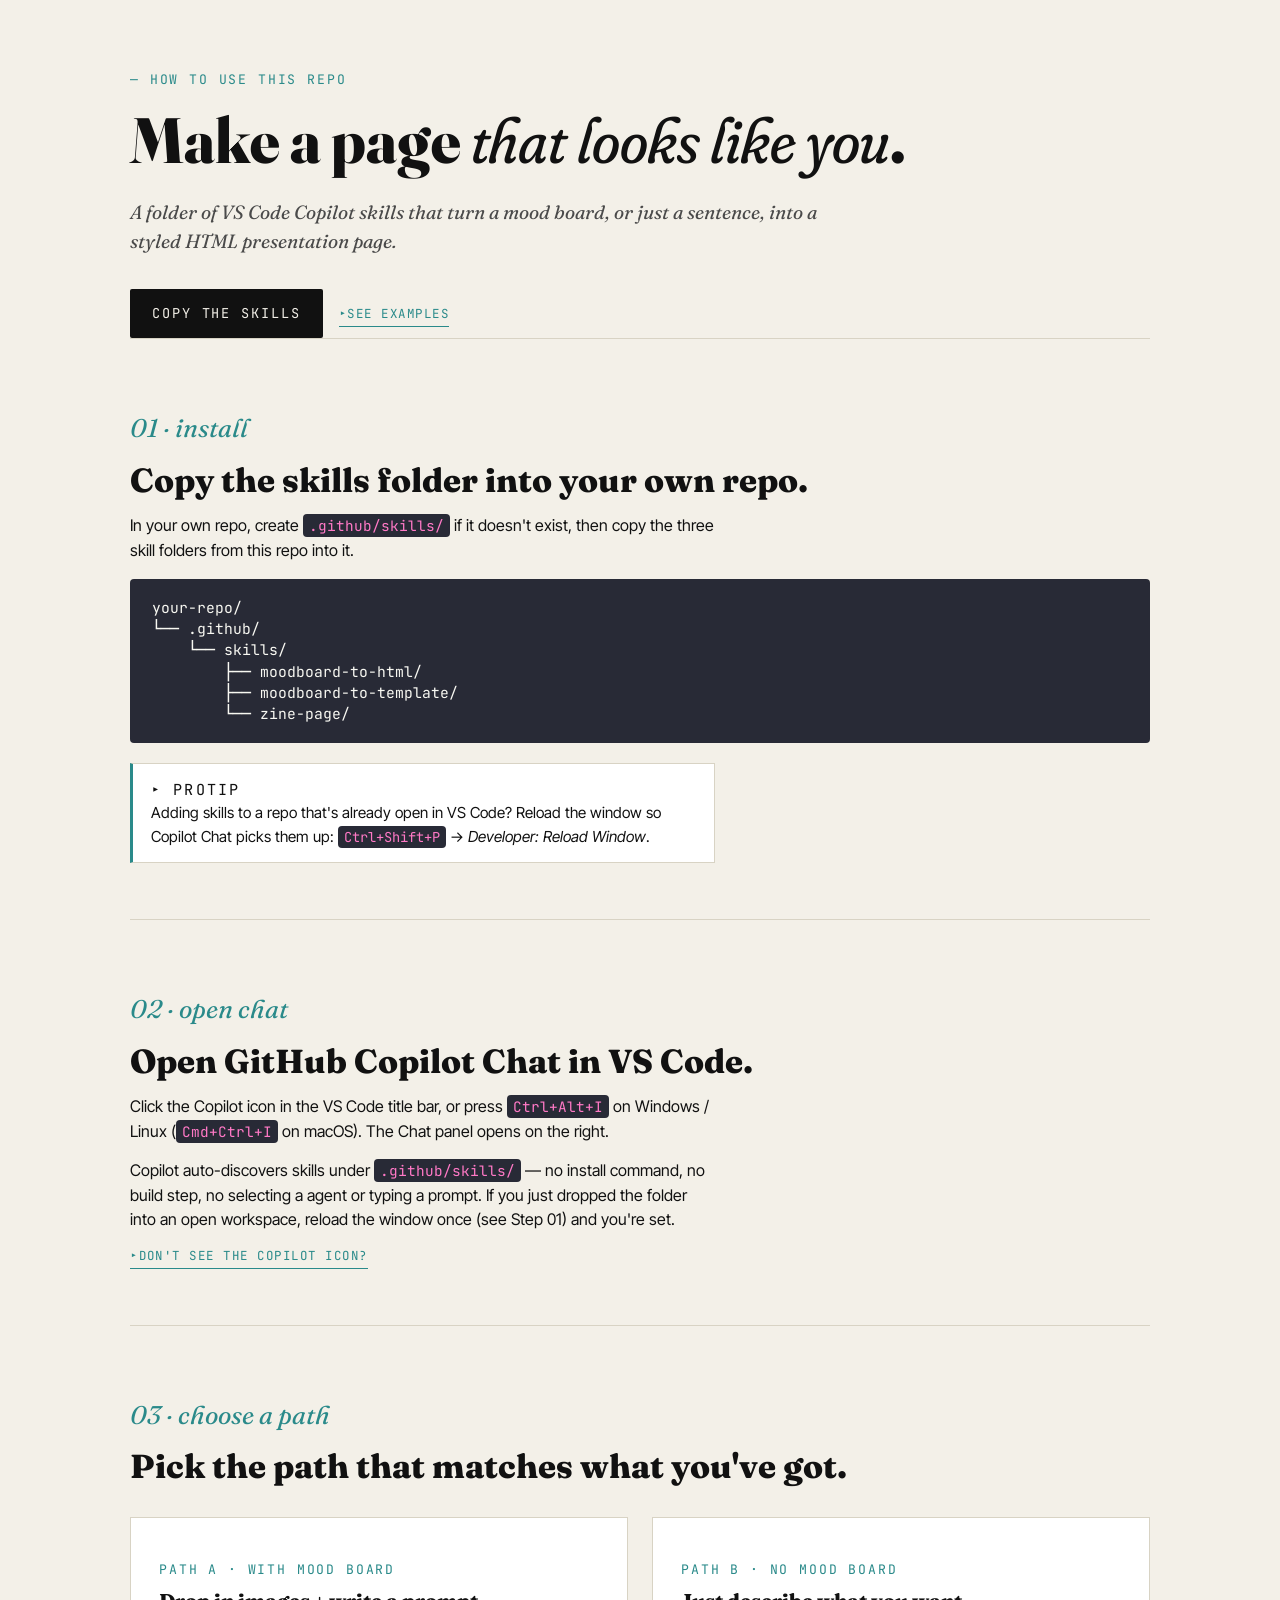
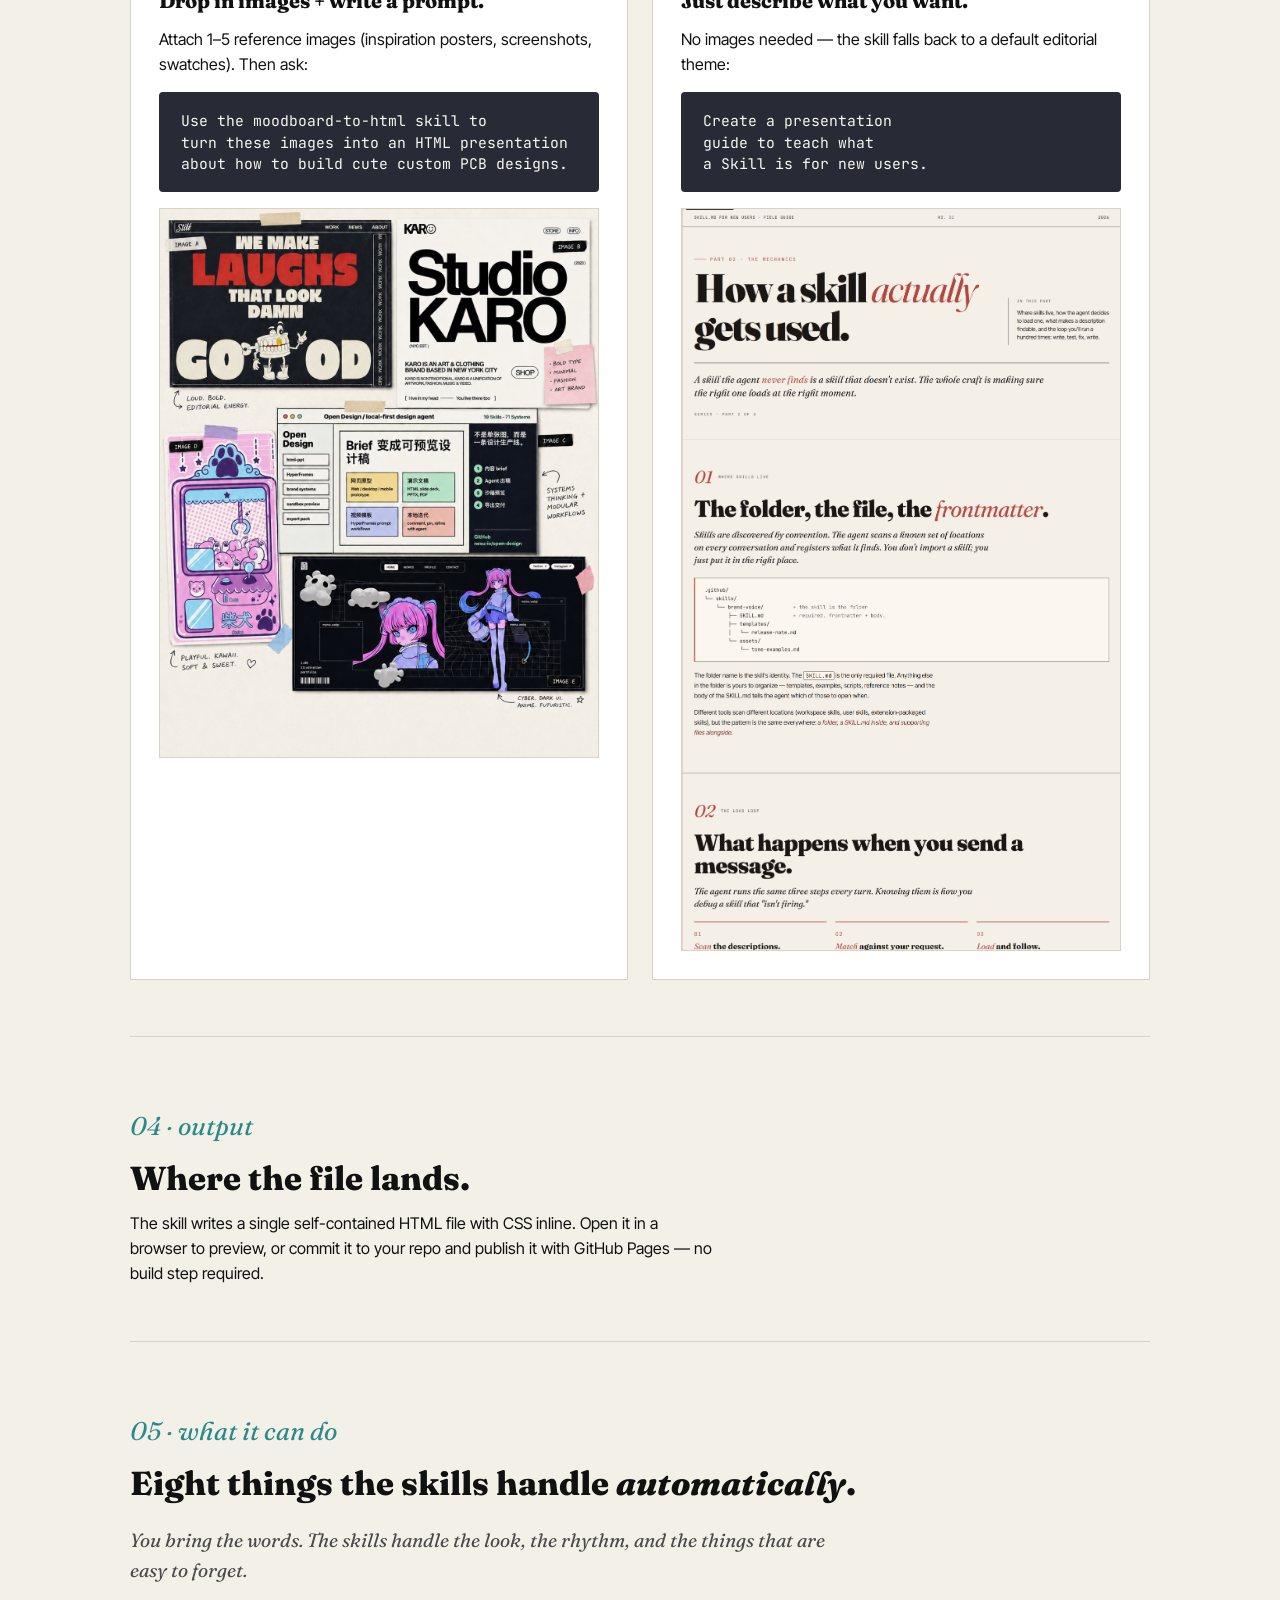
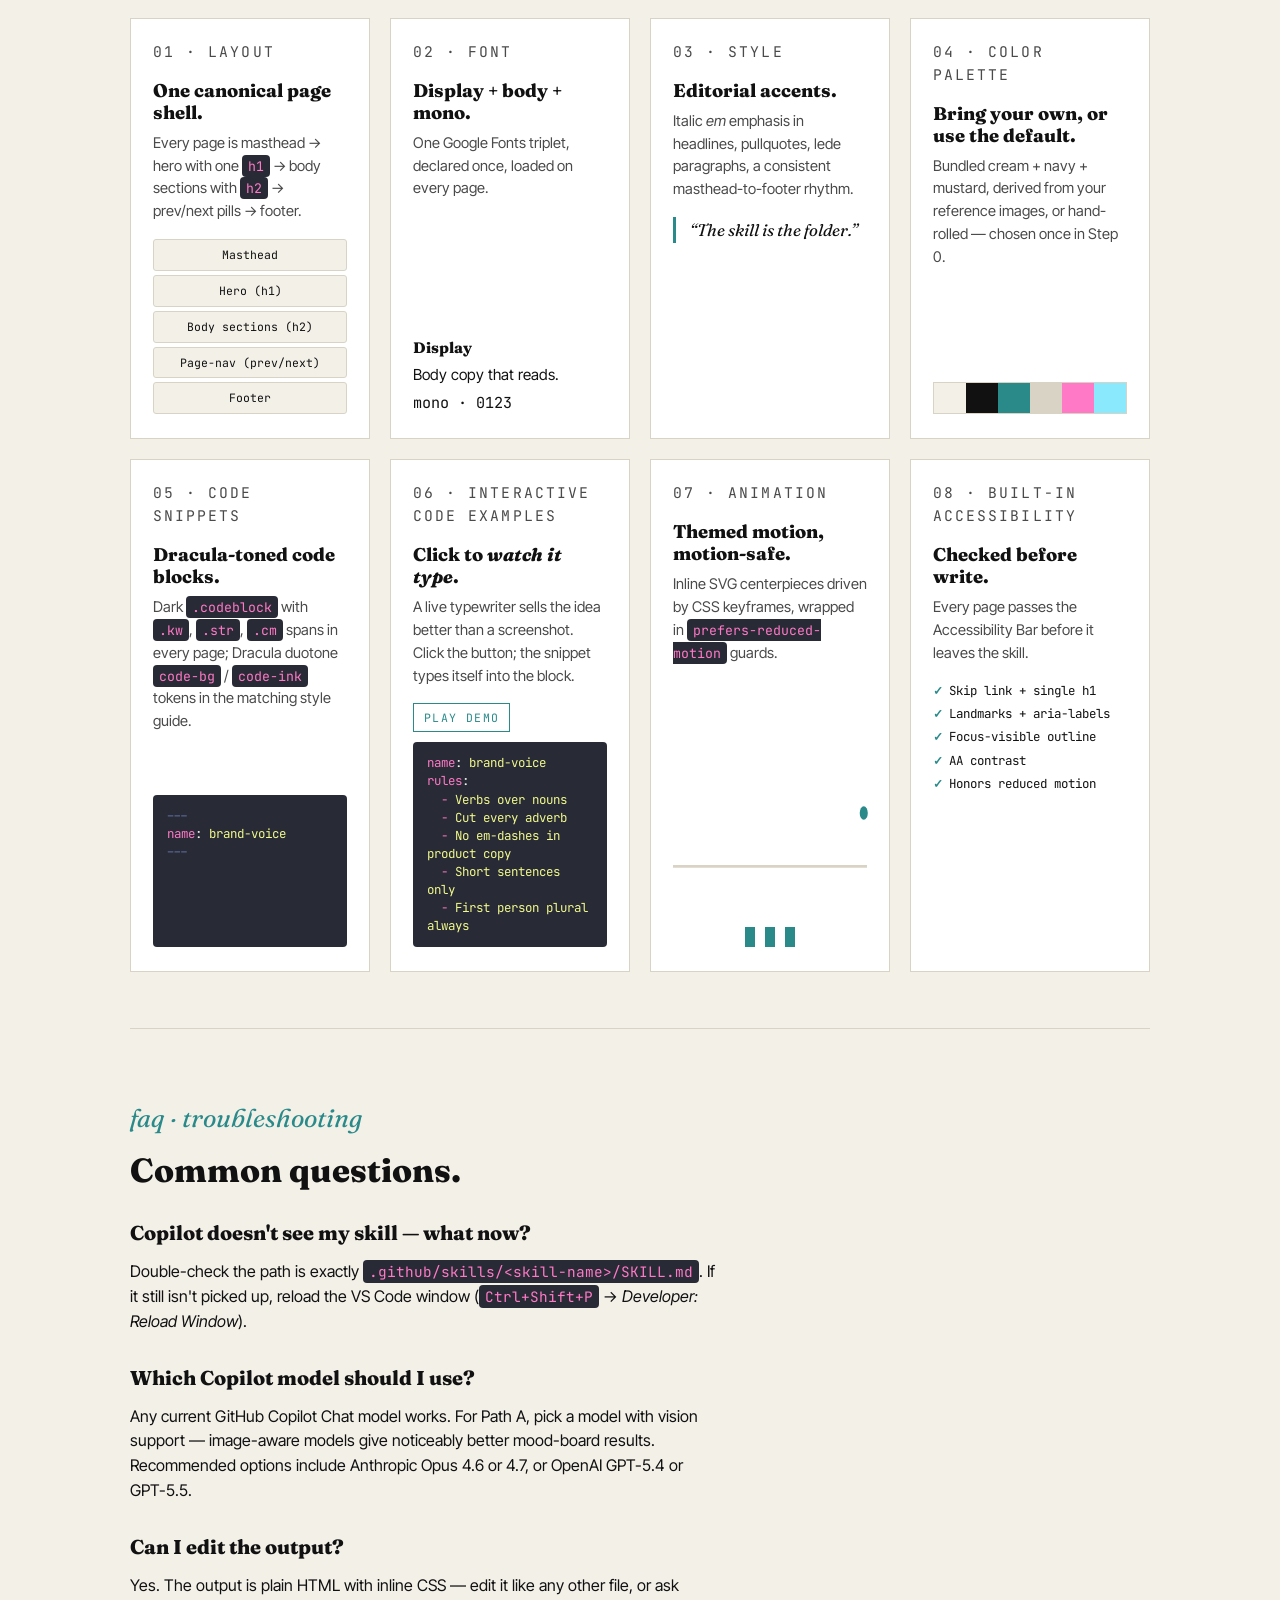
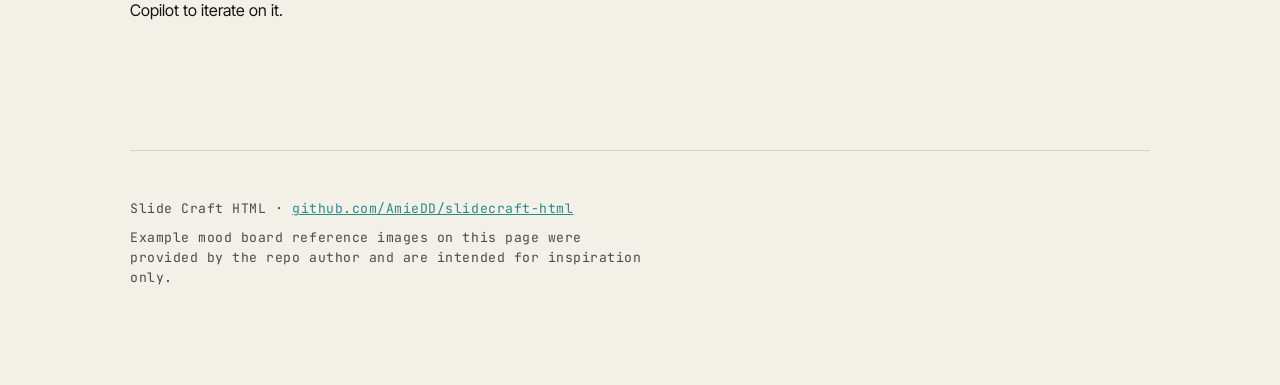
==== commit 0dc7d0f1: "docs(install): surface VS Code reload step and reconcile Step 02" ====
--- a/docs/index.html
+++ b/docs/index.html
@@ -141,6 +141,27 @@
     .hint-toggle {
       margin-top: 10px;
     }
+    .protip {
+      margin-top: 20px;
+      padding: 14px 18px;
+      background: #fff;
+      border: 1px solid var(--rule);
+      border-left: 3px solid var(--accent);
+      max-width: 65ch;
+    }
+    .protip-label {
+      font-family: var(--mono);
+      color: var(--accent);
+      font-size: 0.72rem;
+      letter-spacing: 0.14em;
+      text-transform: uppercase;
+      margin: 0 0 6px;
+    }
+    .protip p {
+      margin: 0;
+      font-size: 0.95rem;
+      color: var(--ink);
+    }
     .hint-toggle > summary {
       display: inline-block;
       list-style: none;
@@ -505,13 +526,17 @@
         ├── moodboard-to-html/
         ├── moodboard-to-template/
         └── zine-page/</pre>
+      <aside class="protip" role="note" aria-label="Pro tip">
+        <p class="protip-label">▸ Protip</p>
+        <p>Adding skills to a repo that's already open in VS Code? Reload the window so Copilot Chat picks them up: <code>Ctrl+Shift+P</code> → <em>Developer: Reload Window</em>.</p>
+      </aside>
     </section>
 
     <section class="step">
       <p class="step-num">02 · open chat</p>
       <h2>Open GitHub Copilot Chat in VS Code.</h2>
       <p>Click the Copilot icon in the VS Code title bar, or press <code>Ctrl+Alt+I</code> on Windows / Linux (<code>Cmd+Ctrl+I</code> on macOS). The Chat panel opens on the right.</p>
-      <p>Copilot auto-discovers skills under <code>.github/skills/</code>. No install command. No restart.</p>
+      <p>Copilot auto-discovers skills under <code>.github/skills/</code> — no install command, no build step, no selecting a agent or typing a prompt. If you just dropped the folder into an open workspace, reload the window once (see Step 01) and you're set.</p>
       <details class="hint-toggle">
         <summary>Don't see the Copilot Icon?</summary>
         <p class="hint">If you don't see a Copilot icon, install the GitHub Copilot Chat extension from the Extensions view first.</p>
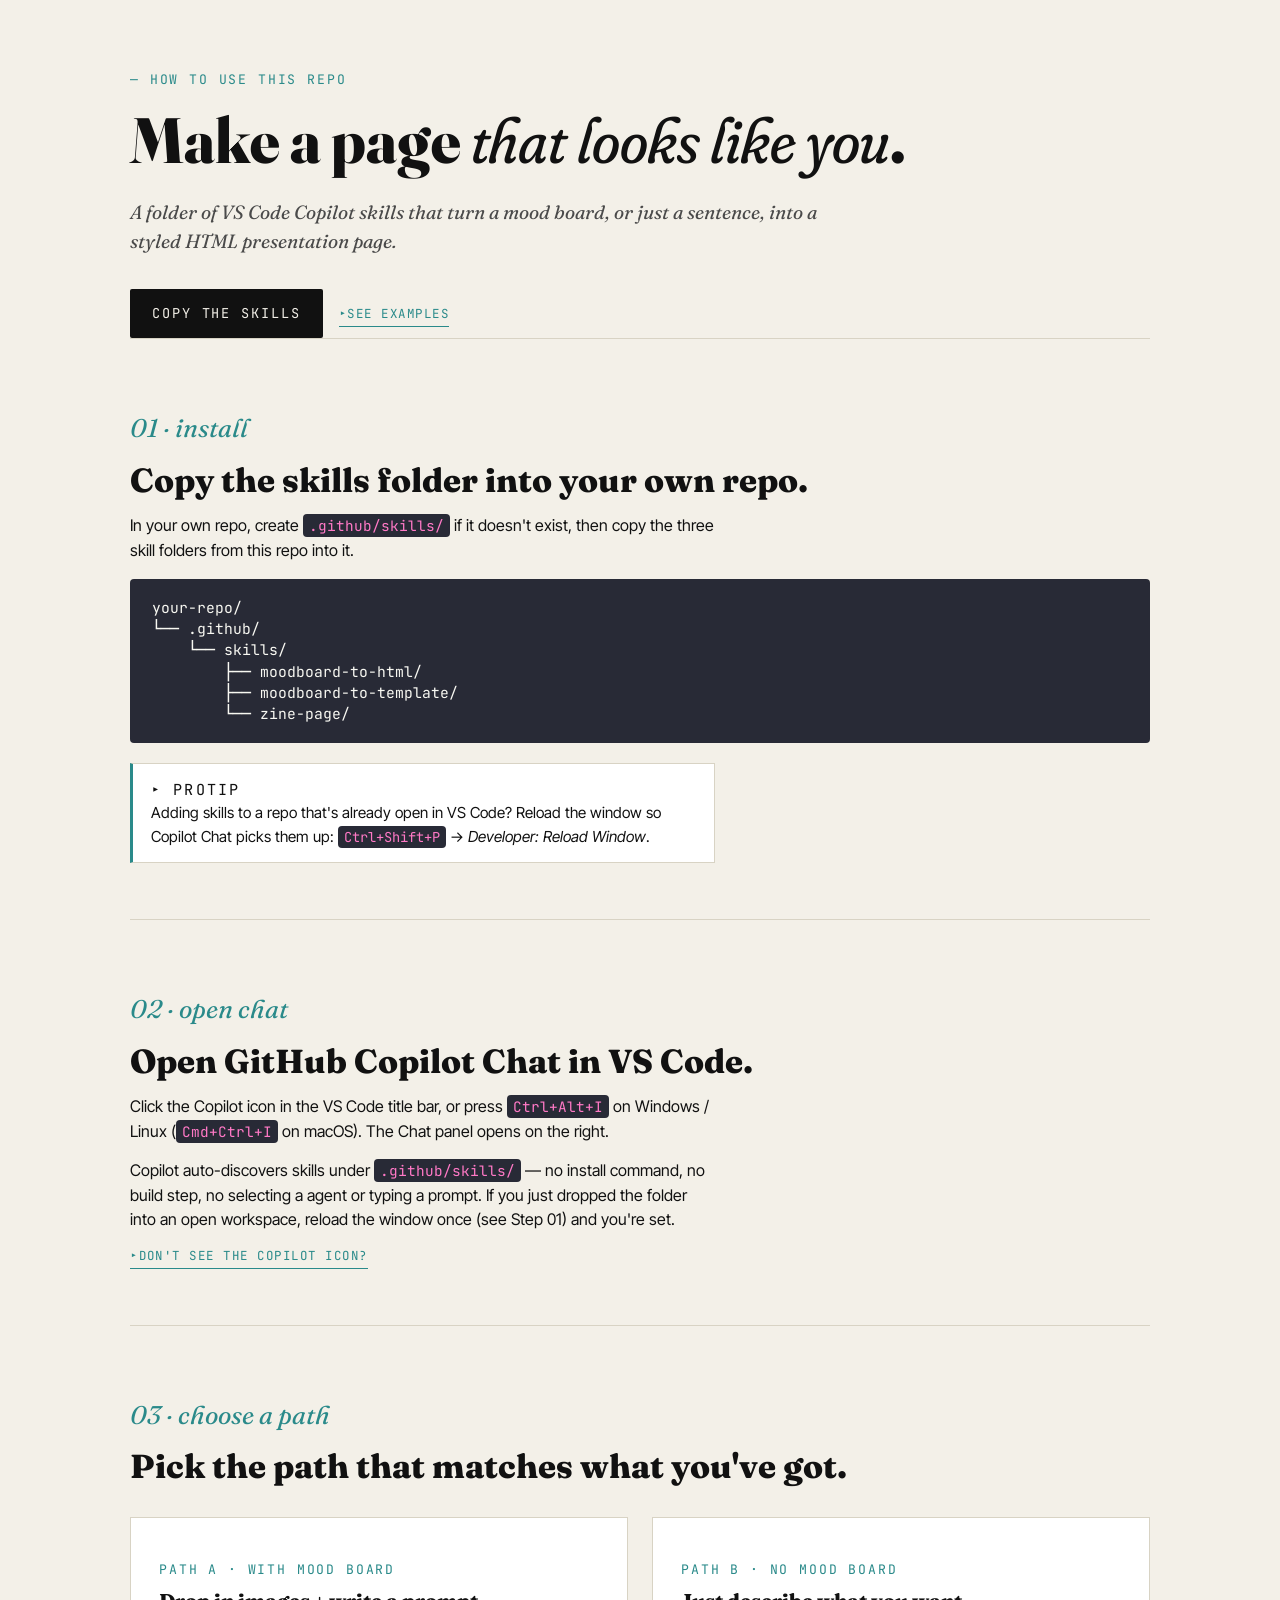
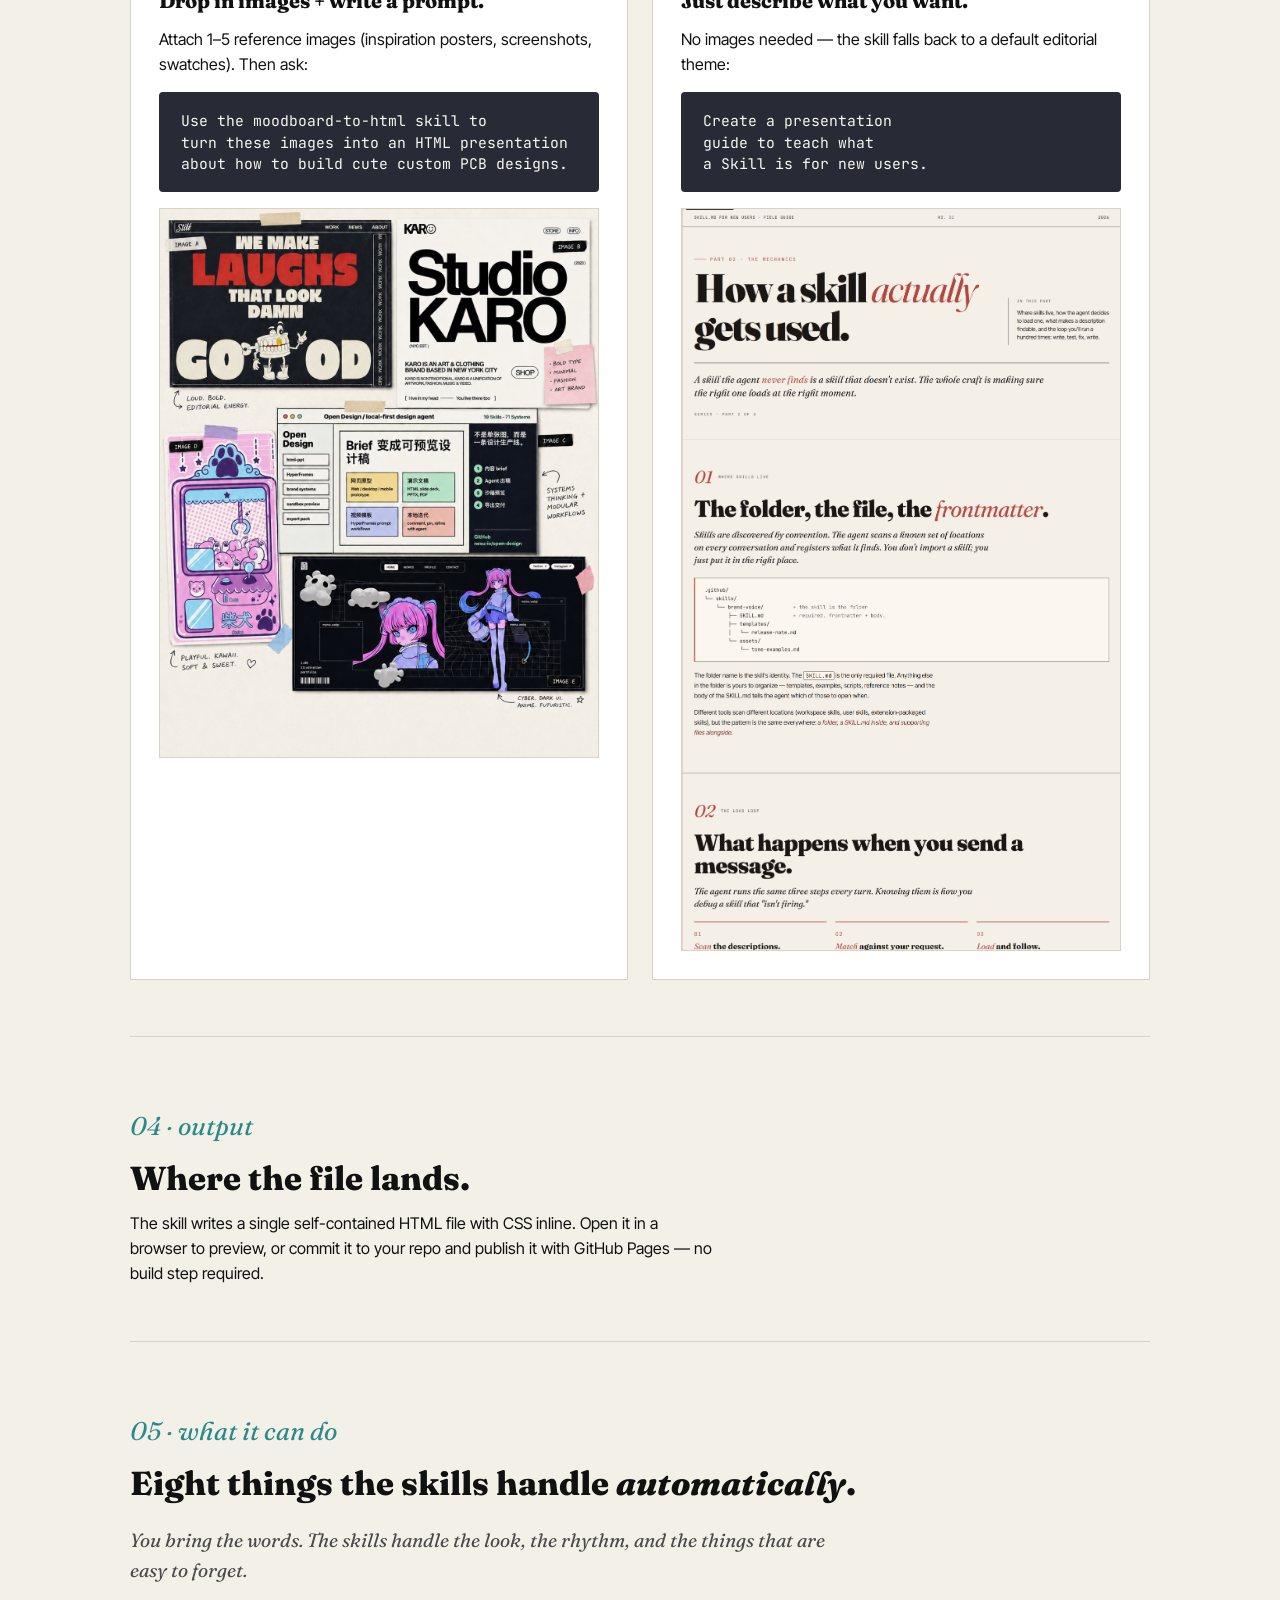
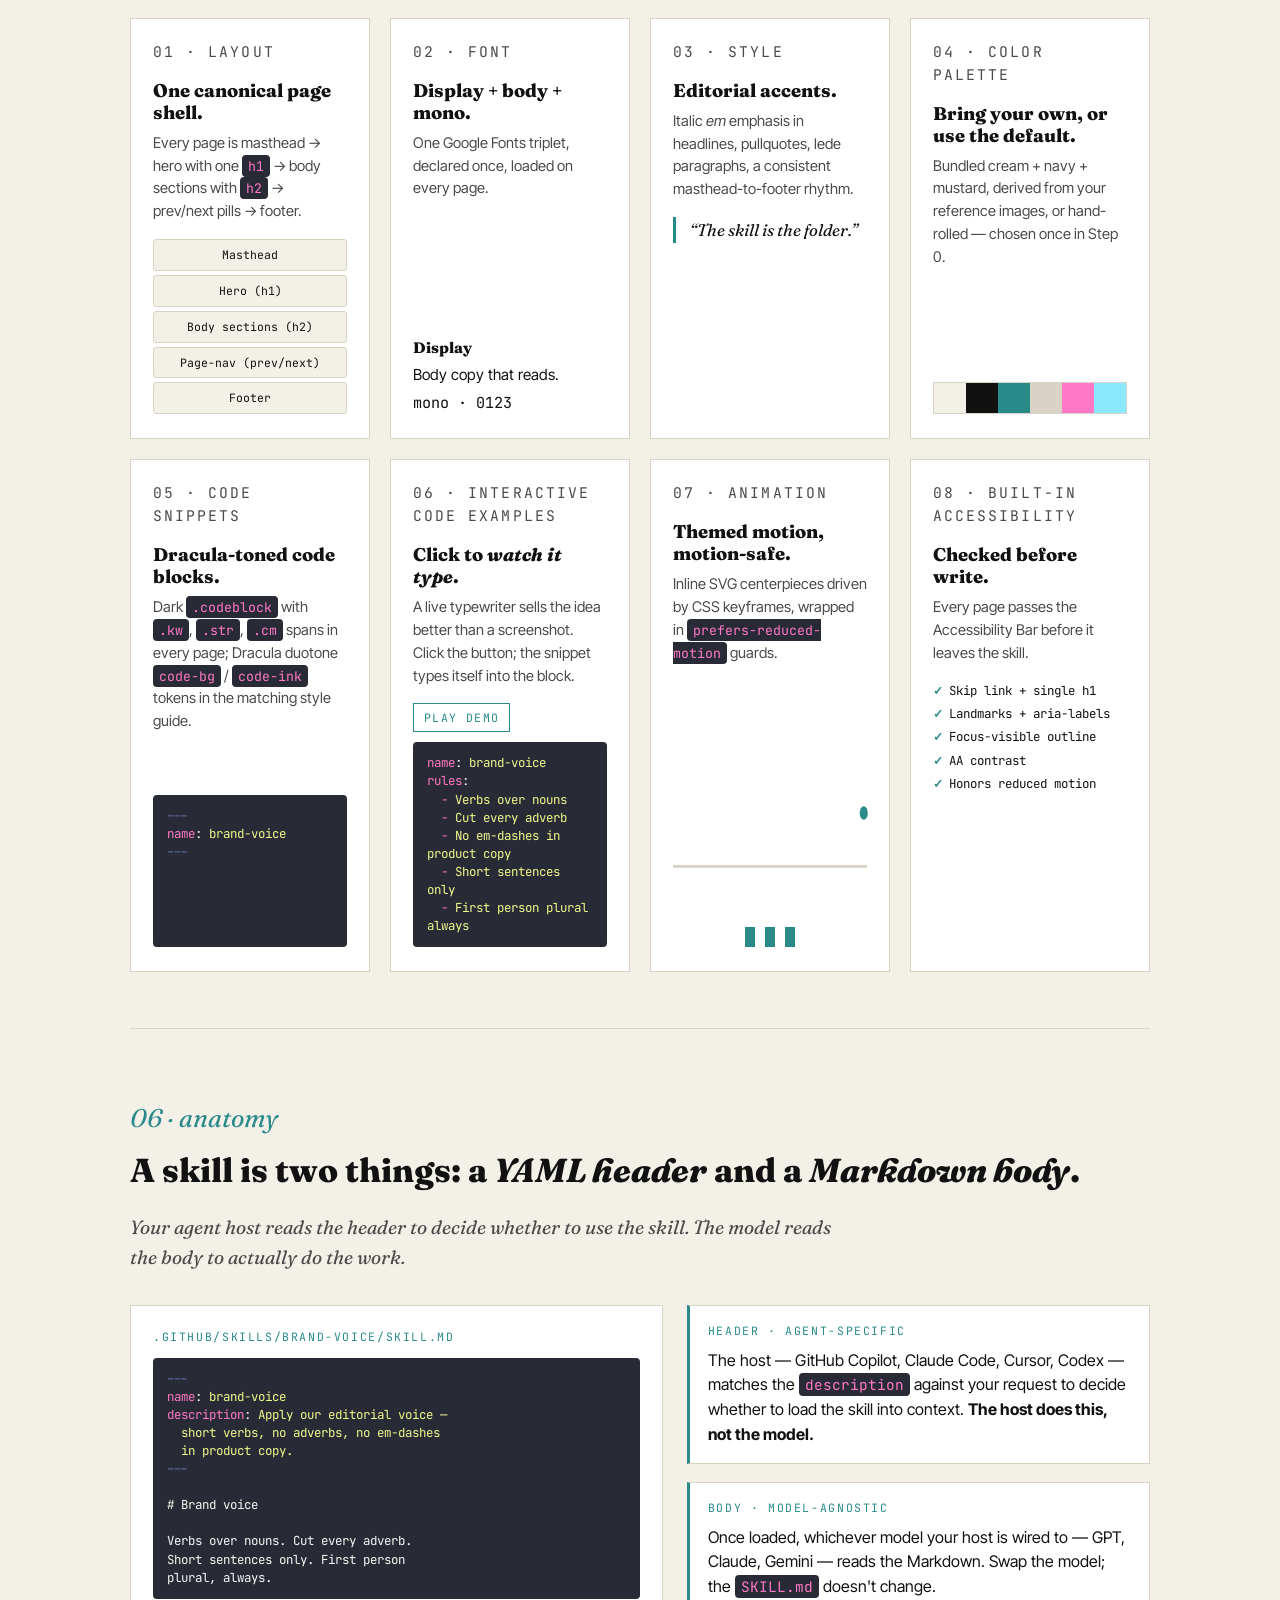
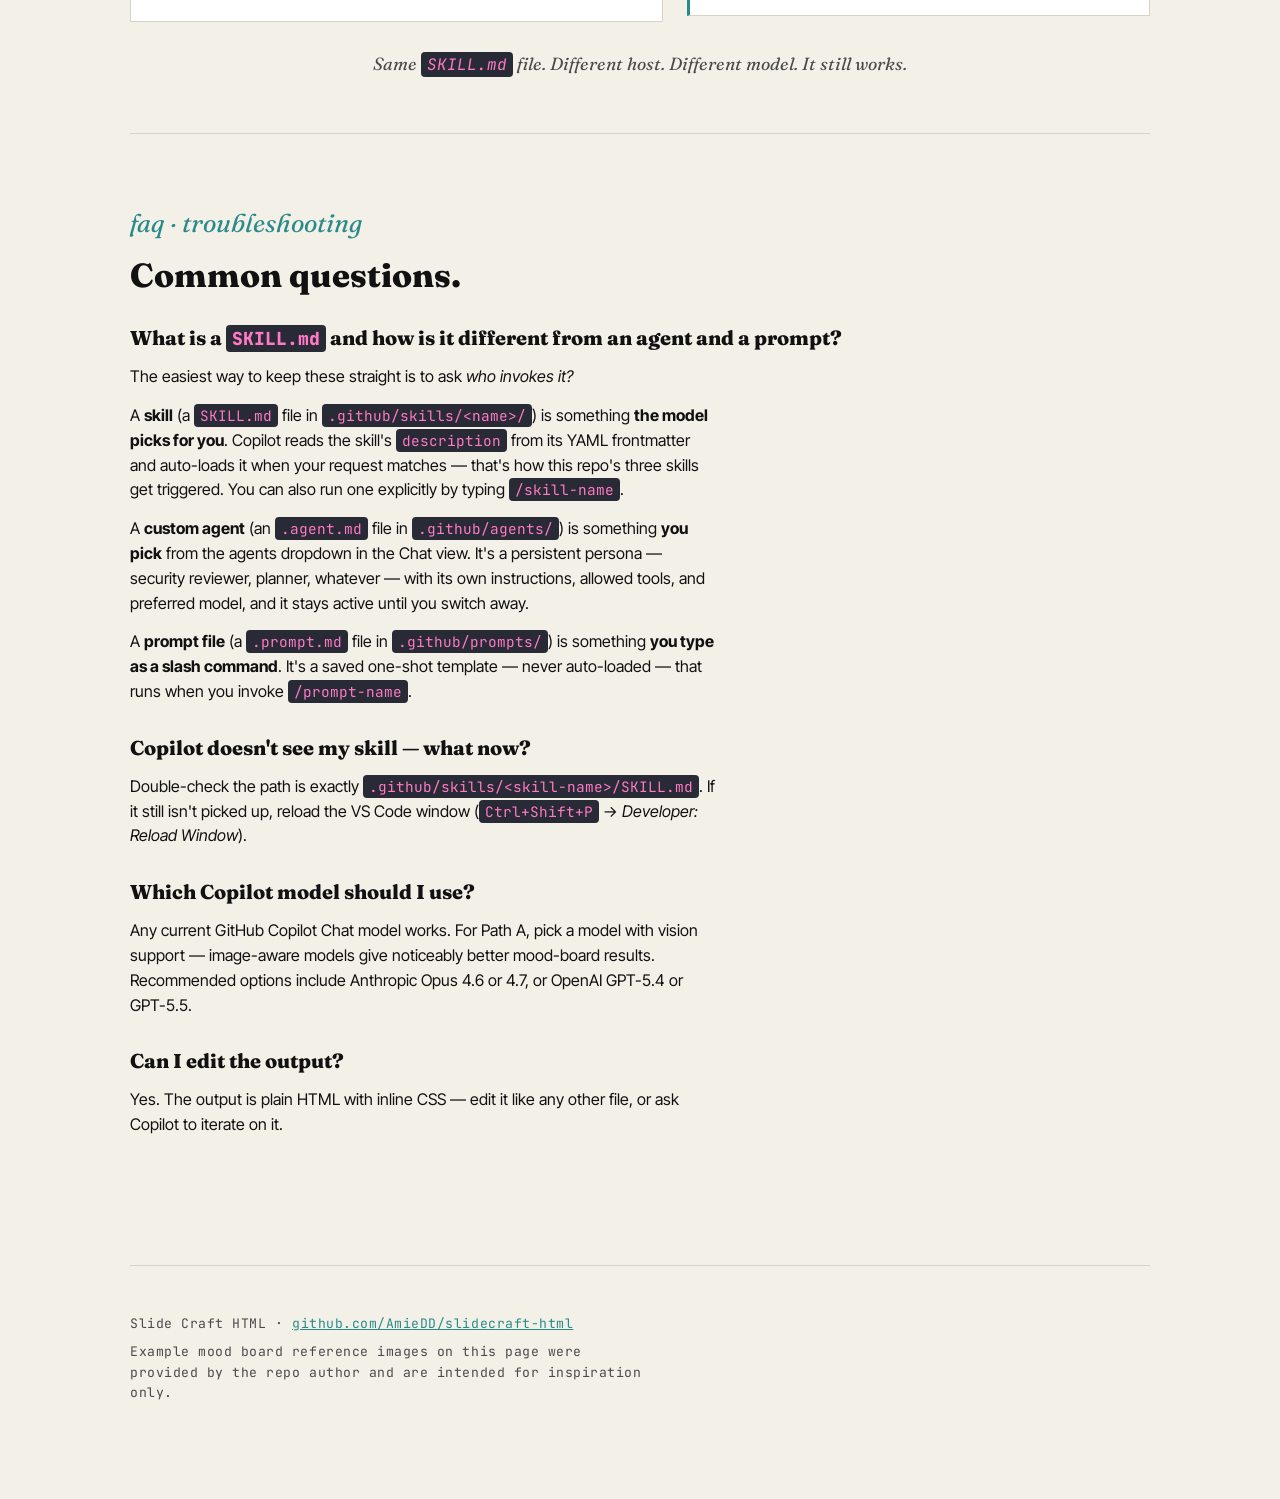
==== commit 533cf6a1: "explaining skills vs agents" ====
--- a/docs/index.html
+++ b/docs/index.html
@@ -328,6 +328,67 @@
       border-left: 3px solid var(--accent);
       padding-left: 14px;
       margin: 0;
+    }
+
+    .anatomy {
+      display: grid;
+      grid-template-columns: minmax(0, 1.15fr) minmax(0, 1fr);
+      gap: 24px;
+      margin-top: 32px;
+      align-items: start;
+    }
+    .anatomy-file {
+      border: 1px solid var(--rule);
+      background: #fff;
+      padding: 22px;
+      min-width: 0;
+    }
+    .anatomy-file .cap-eyebrow {
+      margin-bottom: 12px;
+    }
+    .anatomy-file pre {
+      margin-top: 0;
+    }
+    .anatomy-notes {
+      display: flex;
+      flex-direction: column;
+      gap: 18px;
+      min-width: 0;
+    }
+    .anatomy-note {
+      background: #fff;
+      border: 1px solid var(--rule);
+      border-left: 3px solid var(--accent);
+      padding: 16px 18px;
+    }
+    .anatomy-note p {
+      margin: 0;
+    }
+    .anatomy-note p + p {
+      margin-top: 8px;
+    }
+    .anatomy-note-label {
+      font-family: var(--mono);
+      color: var(--accent);
+      font-size: 0.72rem;
+      letter-spacing: 0.14em;
+      text-transform: uppercase;
+    }
+    .anatomy-hosts {
+      font-family: var(--serif);
+      font-style: italic;
+      font-size: 1.1rem;
+      color: var(--ink-soft);
+      margin-top: 28px;
+      text-align: center;
+      max-width: 65ch;
+      margin-left: auto;
+      margin-right: auto;
+    }
+    @media (max-width: 760px) {
+      .anatomy {
+        grid-template-columns: 1fr;
+      }
     }
     .cap-swatches {
       display: grid;
@@ -698,9 +759,51 @@
       </div>
     </section>
 
+    <section class="step" id="anatomy">
+      <p class="step-num">06 · anatomy</p>
+      <h2>A skill is two things: a <em>YAML header</em> and a <em>Markdown body</em>.</h2>
+      <p class="lede">Your agent host reads the header to decide whether to use the skill. The model reads the body to actually do the work.</p>
+
+      <div class="anatomy">
+        <article class="anatomy-file">
+          <p class="cap-eyebrow">.github/skills/brand-voice/SKILL.md</p>
+          <pre class="cap-code"><span class="cm">---</span>
+<span class="kw">name</span>: <span class="str">brand-voice</span>
+<span class="kw">description</span>: <span class="str">Apply our editorial voice —</span>
+<span class="str">  short verbs, no adverbs, no em-dashes</span>
+<span class="str">  in product copy.</span>
+<span class="cm">---</span>
+
+# Brand voice
+
+Verbs over nouns. Cut every adverb.
+Short sentences only. First person
+plural, always.</pre>
+        </article>
+
+        <div class="anatomy-notes">
+          <aside class="anatomy-note">
+            <p class="anatomy-note-label">Header · agent-specific</p>
+            <p>The host — GitHub Copilot, Claude Code, Cursor, Codex — matches the <code>description</code> against your request to decide whether to load the skill into context. <strong>The host does this, not the model.</strong></p>
+          </aside>
+          <aside class="anatomy-note">
+            <p class="anatomy-note-label">Body · model-agnostic</p>
+            <p>Once loaded, whichever model your host is wired to — GPT, Claude, Gemini — reads the Markdown. Swap the model; the <code>SKILL.md</code> doesn't change.</p>
+          </aside>
+        </div>
+      </div>
+
+      <p class="anatomy-hosts">Same <code>SKILL.md</code> file. Different host. Different model. <em>It still works.</em></p>
+    </section>
+
     <section class="step faq">
       <p class="step-num">faq · troubleshooting</p>
       <h2>Common questions.</h2>
+      <h3>What is a <code>SKILL.md</code> and how is it different from an agent and a prompt?</h3>
+      <p>The easiest way to keep these straight is to ask <em>who invokes it?</em></p>
+      <p>A <strong>skill</strong> (a <code>SKILL.md</code> file in <code>.github/skills/&lt;name&gt;/</code>) is something <strong>the model picks for you</strong>. Copilot reads the skill's <code>description</code> from its YAML frontmatter and auto-loads it when your request matches — that's how this repo's three skills get triggered. You can also run one explicitly by typing <code>/skill-name</code>.</p>
+      <p>A <strong>custom agent</strong> (an <code>.agent.md</code> file in <code>.github/agents/</code>) is something <strong>you pick</strong> from the agents dropdown in the Chat view. It's a persistent persona — security reviewer, planner, whatever — with its own instructions, allowed tools, and preferred model, and it stays active until you switch away.</p>
+      <p>A <strong>prompt file</strong> (a <code>.prompt.md</code> file in <code>.github/prompts/</code>) is something <strong>you type as a slash command</strong>. It's a saved one-shot template — never auto-loaded — that runs when you invoke <code>/prompt-name</code>.</p>
       <h3>Copilot doesn't see my skill — what now?</h3>
       <p>Double-check the path is exactly <code>.github/skills/&lt;skill-name&gt;/SKILL.md</code>. If it still isn't picked up, reload the VS Code window (<code>Ctrl+Shift+P</code> → <em>Developer: Reload Window</em>).</p>
       <h3>Which Copilot model should I use?</h3>
